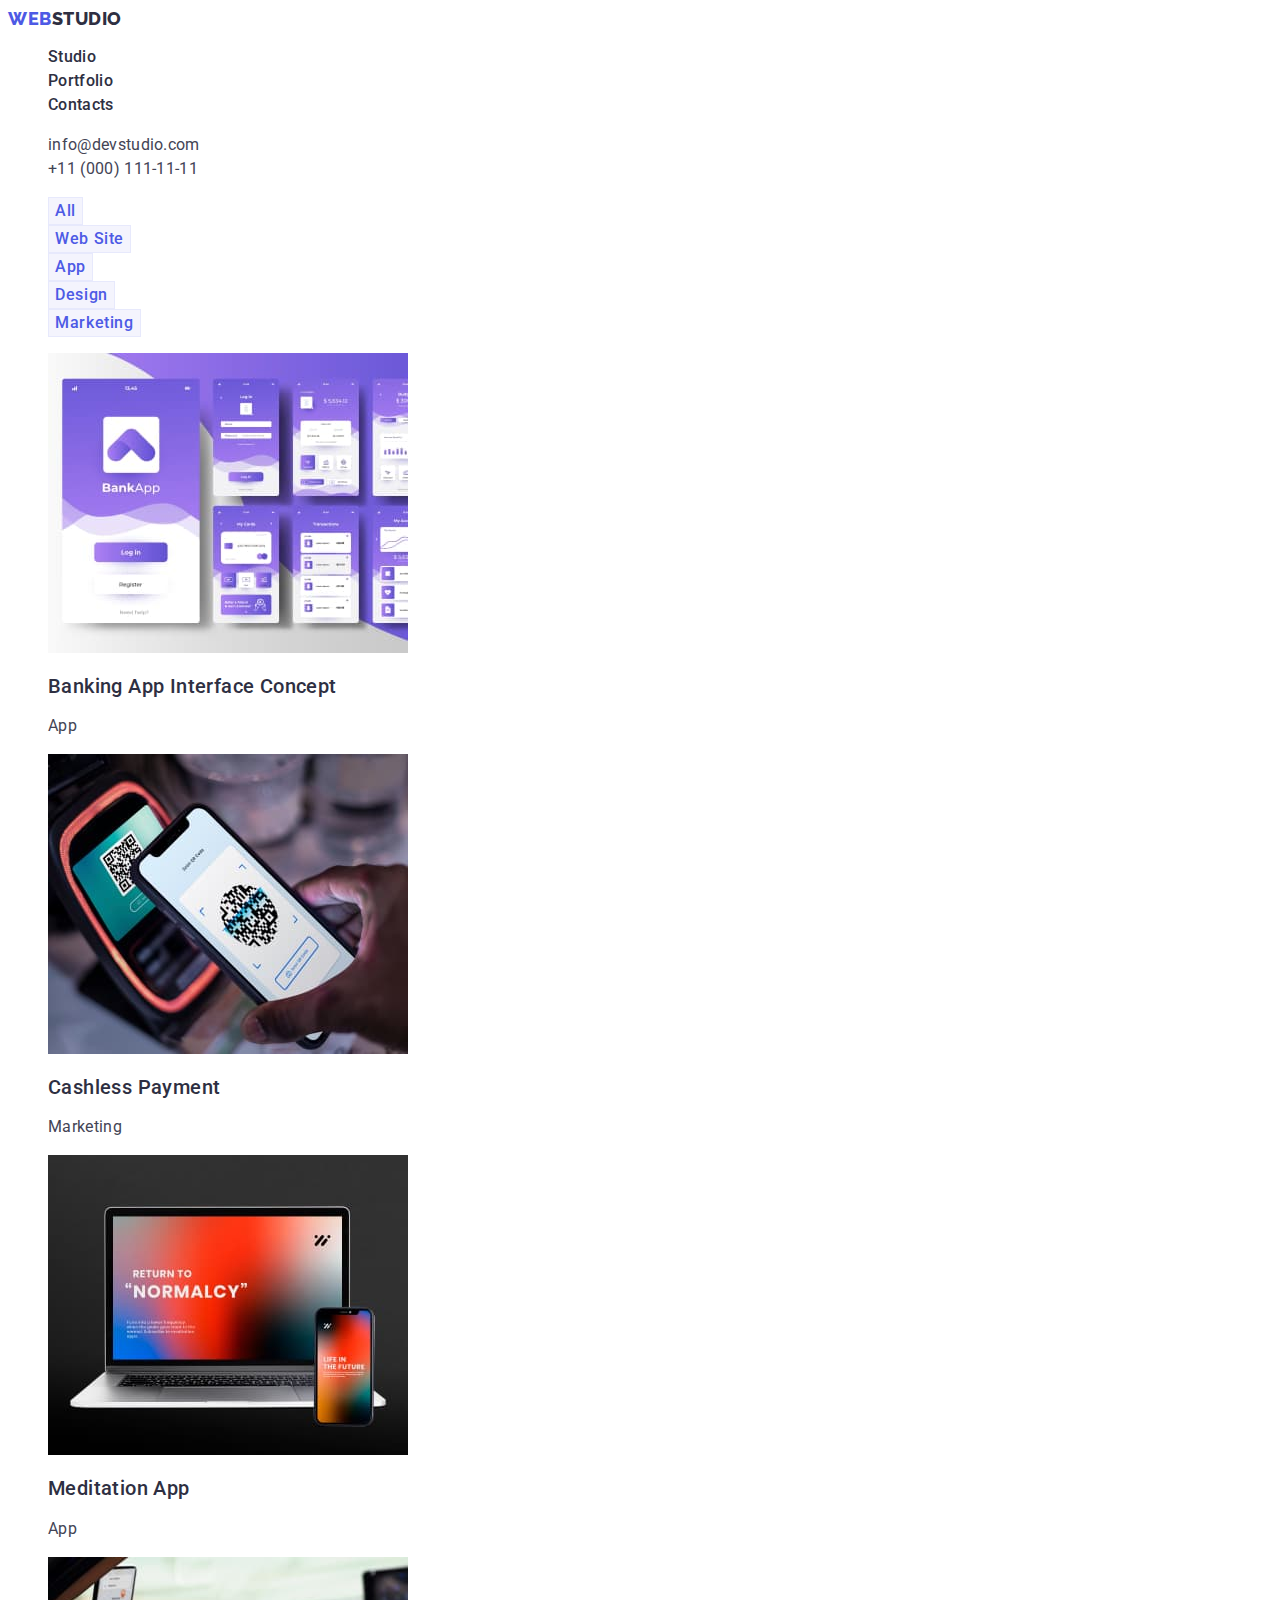
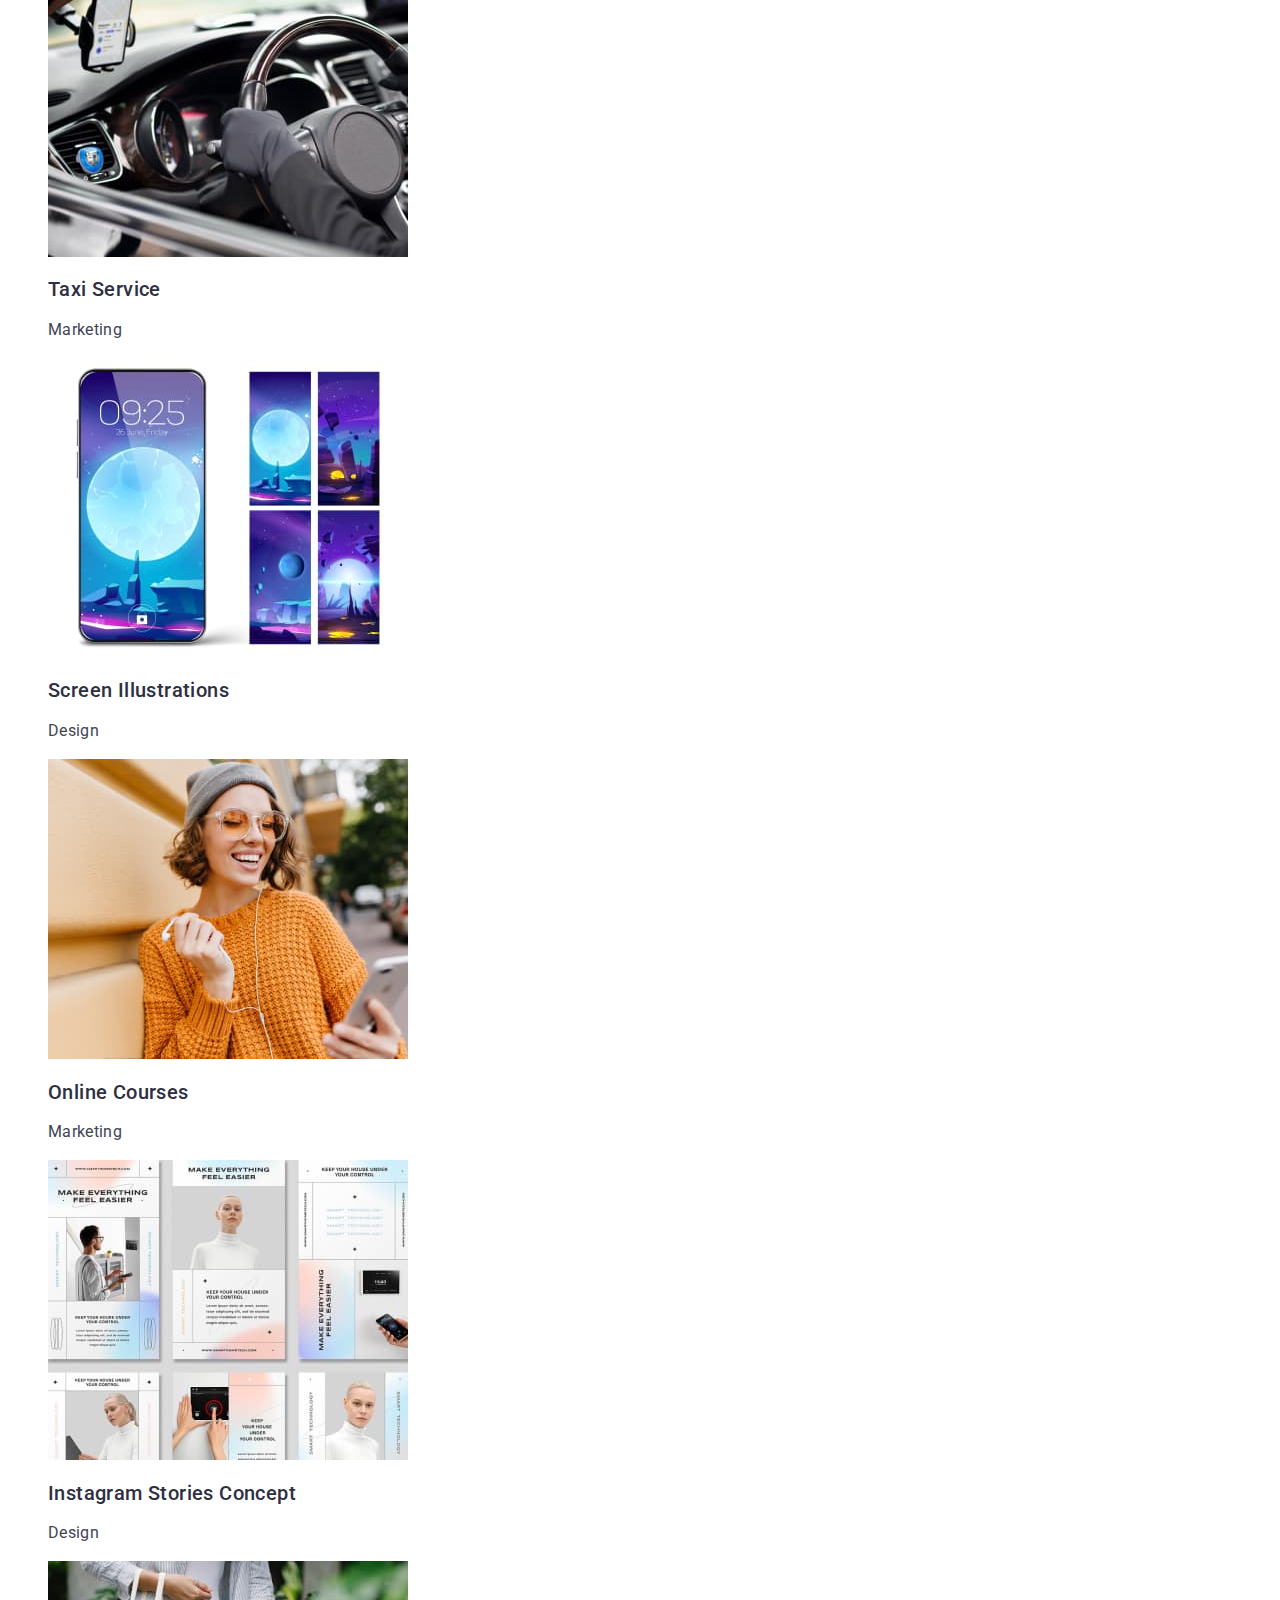
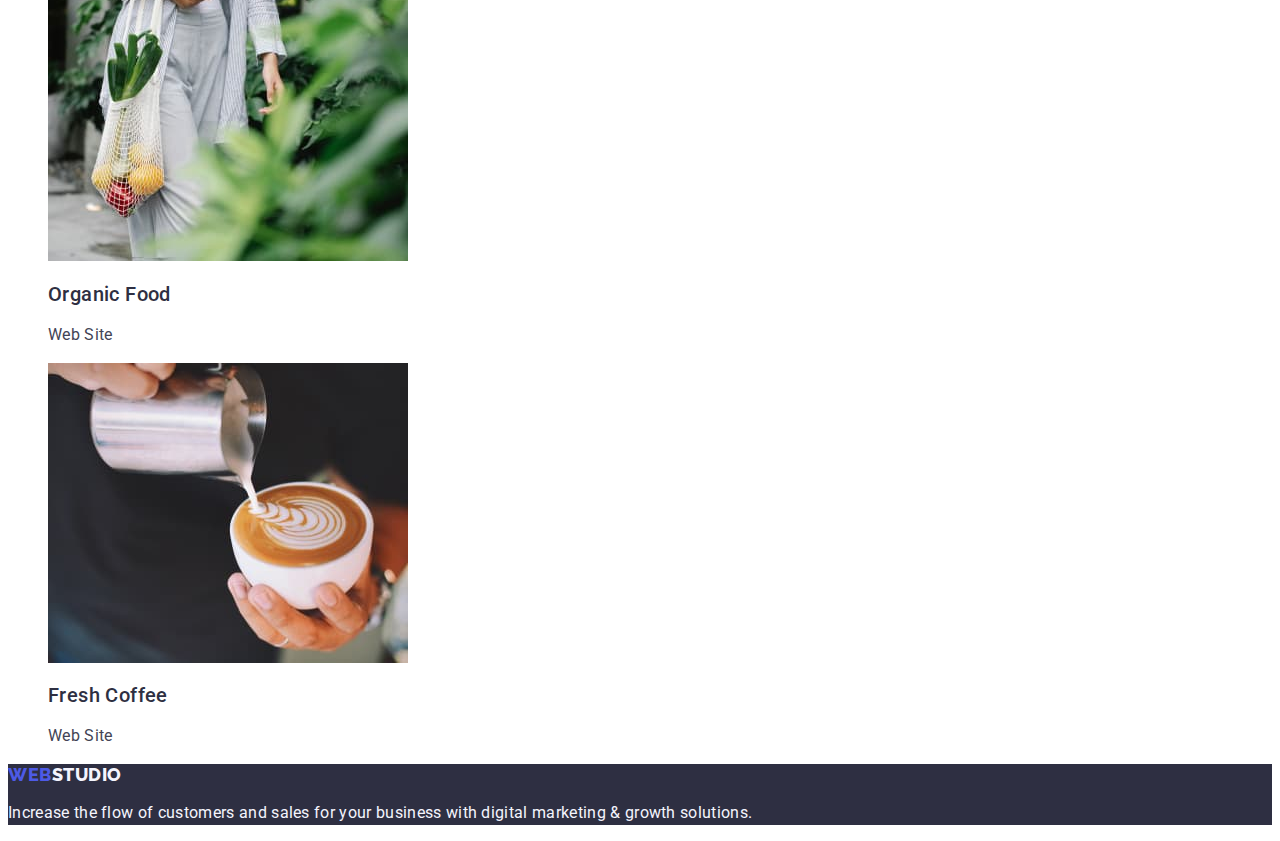
==== portfolio.html @ 7b1e6fa2 "Initial commit" ====
<!DOCTYPE html>
<html lang="en">
  <head>
    <meta charset="UTF-8" />
    <meta http-equiv="X-UA-Compatible" content="IE=edge" />
    <meta name="viewport" content="width=device-width, initial-scale=1.0" />
    <meta name="description" content="" />
    <title>Portfolio</title>
    <link rel="preconnect" href="https://fonts.googleapis.com" />
    <link rel="preconnect" href="https://fonts.gstatic.com" crossorigin />
    <link
      href="https://fonts.googleapis.com/css2?family=Raleway:wght@800&family=Roboto:wght@400;500;700;900&display=swap"
      rel="stylesheet"
    />
    <!--Custome styles-->
    <link rel="stylesheet" href="./css/styles.css" />
  </head>
  <body>
    <!-- Header section  -->
    <header class="header">
      <nav class="header-nav">
        <a class="link logo" href="./index.html"
          >Web<span class="logo-dark">Studio</span>
        </a>
        <ul class="header list">
          <li class="header-item">
            <a class="header-link link" href="./index.html">Studio</a>
          </li>
          <li class="header-item">
            <a class="header-link link" href="./portfolio.html">Portfolio</a>
          </li>
          <li class="header-item">
            <a class="header-link link" href="">Contacts</a>
          </li>
        </ul>
      </nav>
      <address class="address">
        <ul class="address-list list">
          <li>
            <a class="address-link link" href="mailto:info@devstudio.com"
              >info@devstudio.com</a
            >
          </li>
          <li>
            <a class="address-link link" href="tel:+110001111111"
              >+11 (000) 111-11-11</a
            >
          </li>
        </ul>
      </address>
    </header>
    <main>
      <!--Main section-->
      <section>
        <h1 hidden>Portfolio</h1>
        <ul class="portfolio list">
          <li class="porfolio-item">
            <button class="portfolio-btn" type="button">All</button>
          </li>
          <li class="porfolio-item">
            <button class="portfolio-btn" type="button">Web Site</button>
          </li>
          <li class="porfolio-item">
            <button class="portfolio-btn" type="button">App</button>
          </li>
          <li class="porfolio-item">
            <button class="portfolio-btn" type="button">Design</button>
          </li>
          <li class="porfolio-item">
            <button class="portfolio-btn" type="button">Marketing</button>
          </li>
        </ul>
        <ul class="portfolio-main list">
          <li class="portfolio-main-item">
            <a class="portfolio-main link" href=""
              ><img
                src="./images/porfolio/img-1.jpg"
                alt="Banking App"
                width="360"
                height="300"
              />
              <h2 class="portfolio-subtitle">Banking App Interface Concept</h2>
              <p class="portfolio-text">App</p>
            </a>
          </li>
          <li class="portfolio-main-item">
            <a class="portfolio-main link" href=""
              ><img
                src="./images/porfolio/img-2.jpg"
                alt="Cashless Payment"
                width="360"
                height="300"
              />
              <h2 class="portfolio-subtitle">Cashless Payment</h2>
              <p class="portfolio-text">Marketing</p>
            </a>
          </li>
          <li class="portfolio-main-item">
            <a class="portfolio-main link" href=""
              ><img
                src="./images/porfolio/img-3.jpg"
                alt="Meditation App"
                width="360"
                height="300"
              />
              <h2 class="portfolio-subtitle">Meditation App</h2>
              <p class="portfolio-text">App</p>
            </a>
          </li>
          <li class="portfolio-main-item">
            <a class="portfolio-main link" href=""
              ><img
                src="./images/porfolio/img-4.jpg"
                alt="Taxi Servise"
                width="360"
                height="300"
              />
              <h2 class="portfolio-subtitle">Taxi Service</h2>
              <p class="portfolio-text">Marketing</p>
            </a>
          </li>
          <li class="portfolio-main-item">
            <a class="portfolio-main link" href=""
              ><img
                src="./images/porfolio/img-5.jpg"
                alt="Screen Illustrations"
                width="360"
                height="300"
              />
              <h2 class="portfolio-subtitle">Screen Illustrations</h2>
              <p class="portfolio-text">Design</p>
            </a>
          </li>
          <li class="portfolio-main-item">
            <a class="portfolio-main link" href=""
              ><img
                src="./images/porfolio/img-6.jpg"
                alt="Online Courses"
                width="360"
                height="300"
              />
              <h2 class="portfolio-subtitle">Online Courses</h2>
              <p class="portfolio-text">Marketing</p>
            </a>
          </li>
          <li class="portfolio-main-item">
            <a class="portfolio-main link" href=""
              ><img
                src="./images/porfolio/img-7.jpg"
                alt="Instagram Stories Concept"
                width="360"
                height="300"
              />
              <h2 class="portfolio-subtitle">Instagram Stories Concept</h2>
              <p class="portfolio-text">Design</p>
            </a>
          </li>
          <li class="portfolio-main-item">
            <a class="portfolio-main link" href=""
              ><img
                src="./images/porfolio/img-8.jpg"
                alt="Organic Food"
                width="360"
                height="300"
              />
              <h2 class="portfolio-subtitle">Organic Food</h2>
              <p class="portfolio-text">Web Site</p>
            </a>
          </li>
          <li class="portfolio-main-item">
            <a class="portfolio-main link" href=""
              ><img
                src="./images/porfolio/img-9.jpg"
                alt="Fresh Coffee"
                width="360"
                height="300"
              />
              <h2 class="portfolio-subtitle">Fresh Coffee</h2>
              <p class="portfolio-text">Web Site</p>
            </a>
          </li>
        </ul>
      </section>
    </main>
    <!-- Footer section -->
    <footer class="footer">
      <a class="link logo" href="./index.html">
        Web<span class="logo-light">Studio</span>
      </a>
      <p class="footer-text">
        Increase the flow of customers and sales for your business with digital
        marketing & growth solutions.
      </p>
    </footer>
  </body>
</html>
---- css/styles.css ----
:root {
    /*Colors*/
    --main-dark-cl: #2E2F42;
    --main-dark-accent: #434455;
    --main-light-cl: #F4F4FD; 
    --accent-cl: #FFFFFF;
    --blue-accent-cl: #4D5AE5;
    --BLUE-accent-cl: #404BBF;
    --border-cl: #E7E9FC;
}

/* Common styles */
body {
    font-family: "Roboto", sans-serif;
    font-size: 16px;
    color: var(--main-dark-accent);
    background-color: var(--accent-cl);
}

ul, 
ol {
    list-style-type: none;
}
.link, 
a {
    text-decoration: none;
}
.btn,
button {
    font-family: inherit;
    cursor: pointer;
}

/* Base styles */
.section {}

.title {
}
.title-accent {
}
.subtitle {
    font-weight: 500;
    font-size: 20px;
    line-height: 1.2;
    letter-spacing: 0.02em;
    color: var(--main-dark-cl);
}
.title {
    font-weight: 700;
    font-size: 36px;
    line-height: 1.11;
    letter-spacing: 0.02em;
    text-transform: capitalize;
    text-align: center;
    color: var(--main-dark-cl);
}
    /* Logo styles */
.logo {
    font-family: 'Raleway', sans-serif;
    font-weight: 800;
    font-size: 18px;
    line-height: 1.17;
    letter-spacing: 0.03em;
    text-transform: uppercase;
    color: var(--blue-accent-cl);
}        
.logo-dark {
    color: var(--main-dark-cl);
}
.logo-light {
    color: var(--main-light-cl);
}
    /* Header styles */
.header {
    letter-spacing: 0.02em;
    color: var(--main-dark-cl);
}
.link {
    text-decoration: none;
}    
    
.header-logo {}
    
.web {}
    
.studio {}
    
.header-list {
    list-style: none;
}
      
.header-link { 
    font-weight: 500;
    font-size: 16px;
    line-height: 1.5;
    letter-spacing: 0.02em;
    color: var(--main-dark-cl);
}
.header-link:hover,
.header-link:focus {
    color: var(--BLUE-accent-cl);
}
    
.address {
    font-style: normal;
}
        
.tel {}
    
.mail {}
        
.address-link {
    letter-spacing: 0.02em;
    line-height: 1.5;
    color: var(--main-dark-accent);
}
.address-link:hover,
.address-link:focus {
    color: var(--BLUE-accent-cl);
}
.address {list-style: none;
}
/* Main styles */

/* Hero section styles*/
.section {}

.hero {
    background-color: var(--main-dark-cl);
}

.hero-title {
    font-weight: 700;
    font-size: 56px;
    line-height: 1.07;
    letter-spacing: 0.02em;
    text-align: center;
    color: var(--accent-cl);
}

.hero-btn {
    font-weight: 500;
    font-size: 16px;
    line-height: 1.5;
    color: var(--accent-cl);
    background-color: var(--blue-accent-cl);
    letter-spacing: 0.04em;
}
.hero-btn:hover,
.hero-btn:focus {
    background-color: var(--BLUE-accent-cl);
}

/* Advantages section*/
.section {}

.advantages {}

.section-advantages-list {}

.section-advantages-item {}

.section-advantages-subtitle {}

.section-advantages-text {
    line-height: 1.5;
    letter-spacing: 0.02em;
}

/*What are we doing section*/
.section {}

.doing {}

.section-doing-title {}

.section-doing-list {}

.section-doing-item {}

.section-doing-img {}

/*Our team section*/
.section {}

.team { 
    background-color: var(--main-light-cl) ;
}

.section-team-title {}

.section-team-list {}

.section-team-item {
    background: var(--accent-cl);
}

.section-team-img {}

.section-team-subtitle {}

.section-team-text {
    line-height: 1.5;
    letter-spacing: 0.02em;
}

/*Footer section*/
.footer {
    background: var(--main-dark-cl);
    color: var(--main-light-cl);
}
.footer-text {
    line-height: 1.5;
    letter-spacing: 0.02em;
}

/*Portfolio*/
.portfolio-btn {
    color: var(--blue-accent-cl);
    background-color: var(--main-light-cl);
    border: 1px solid var(--border-cl);
    font-weight: 500;
    font-size: 16px;
    line-height: 1.5;
    letter-spacing: 0.04em;
}
.portfolio-btn:hover,
.portfolio-btn:focus {
    color: var(--accent-cl);
    background-color: var(--BLUE-accent-cl);
}
.portfolio-text {
    color: var(--main-dark-accent);
font-size: 16px;
line-height: 1.5;
letter-spacing: 0.02em;

}
.portfolio-main-item {

}
.portfolio-main {
    list-style: none;
}
.portfolio-subtitle {
    font-weight: 500;
    font-size: 20px;
    line-height: 1.2;
    letter-spacing: 0.02em;
    color: var(--main-dark-cl);
}
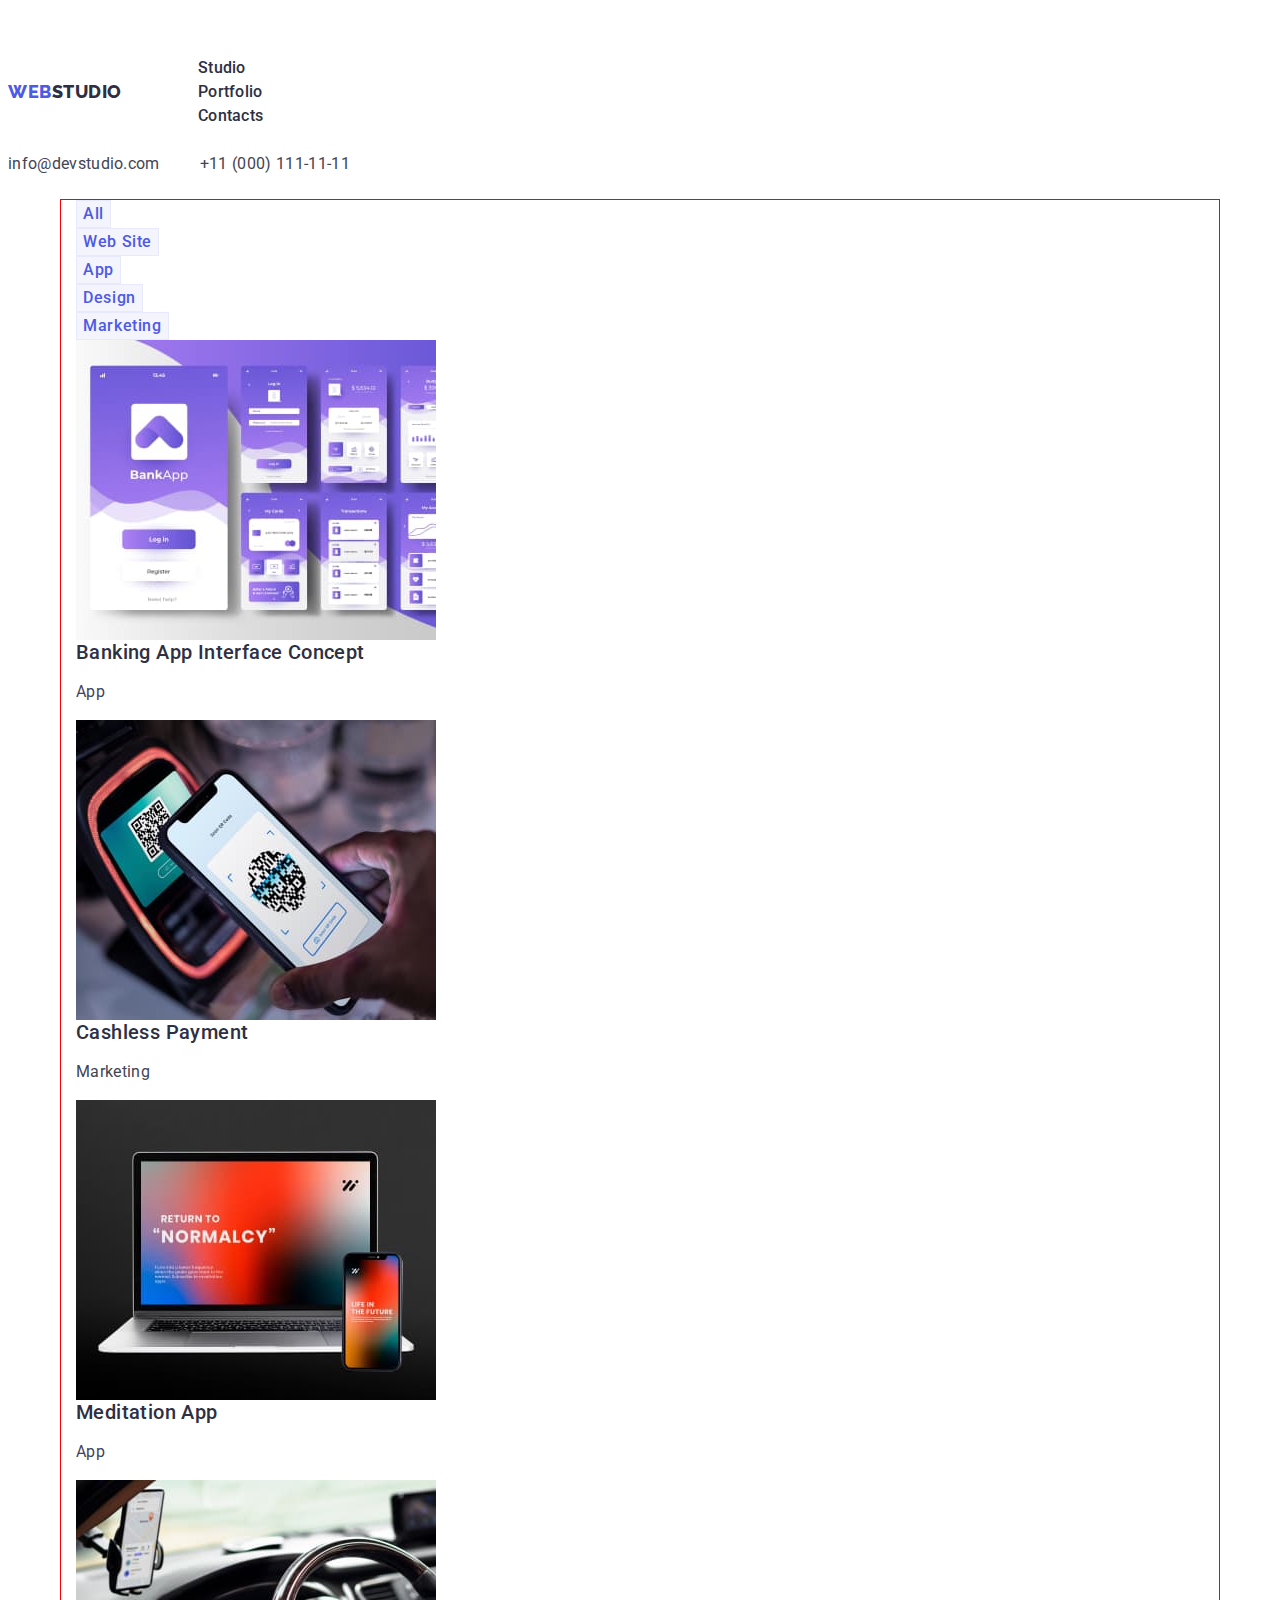
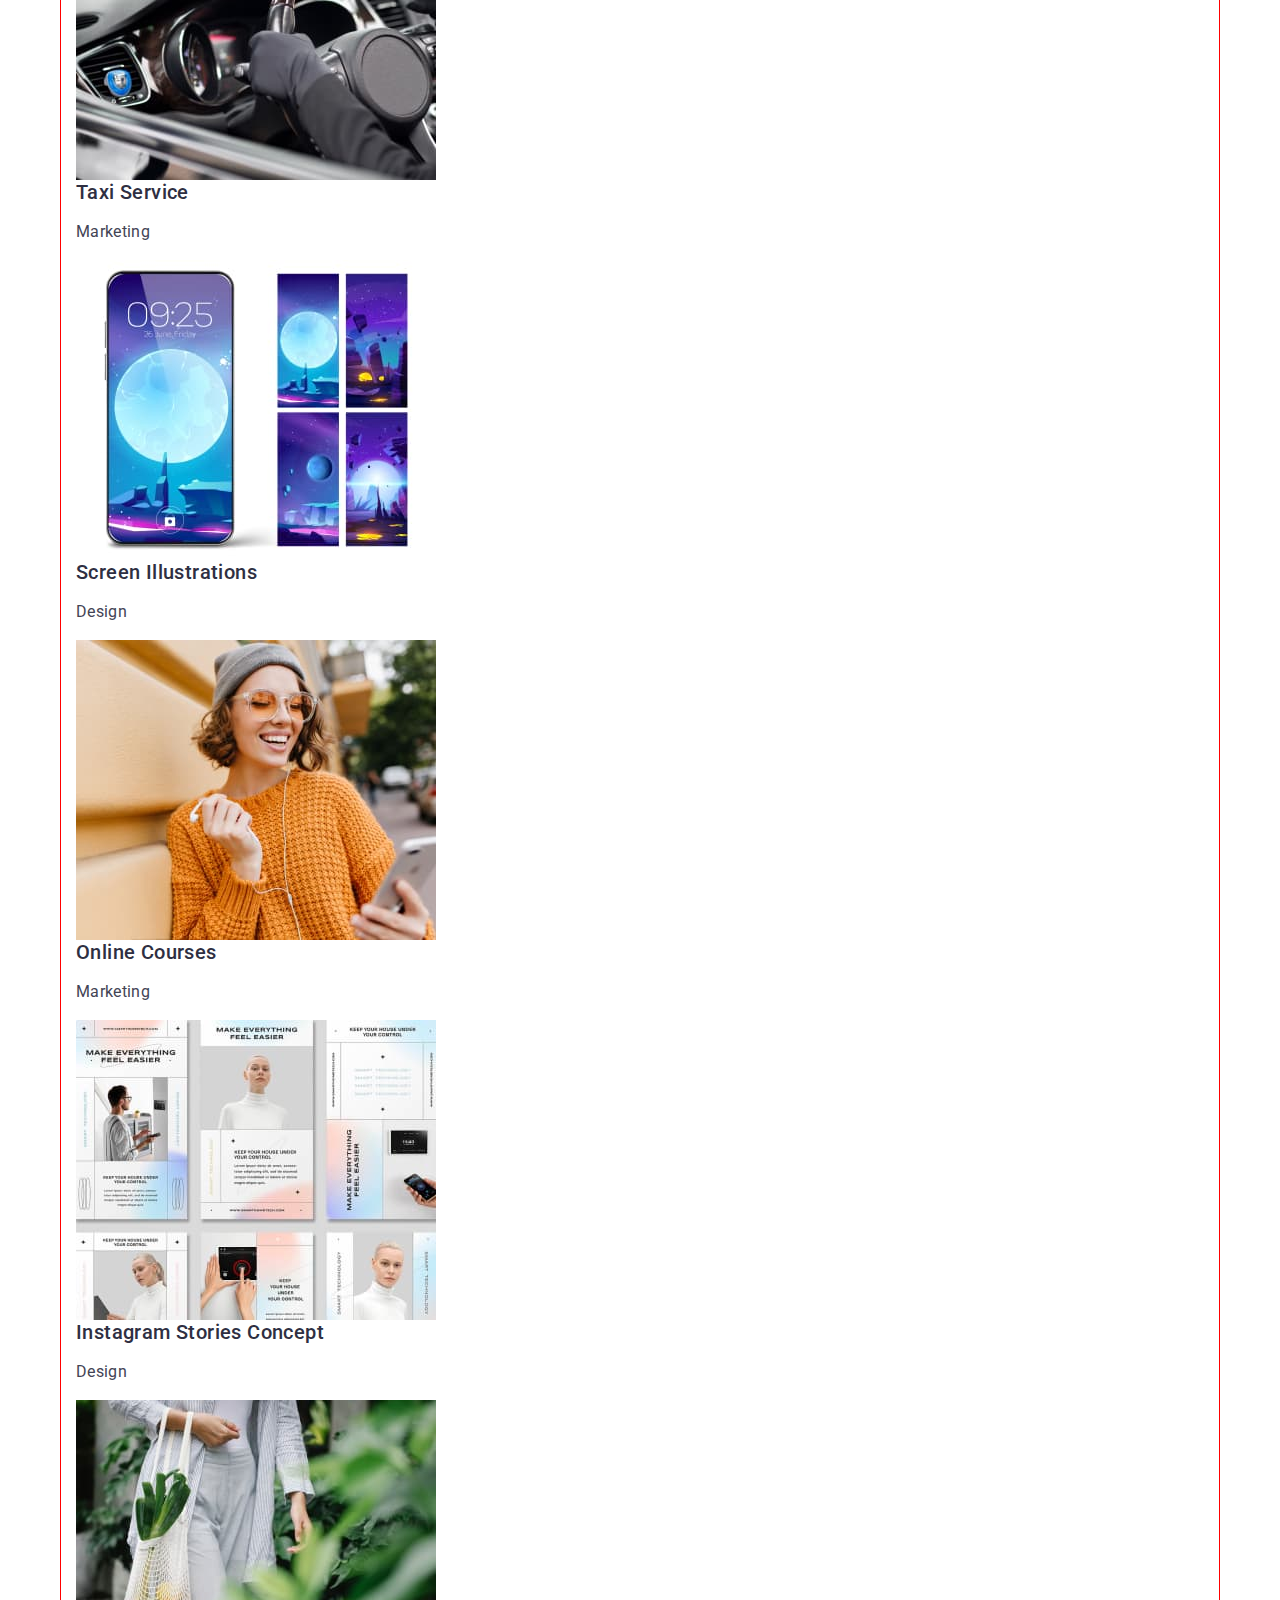
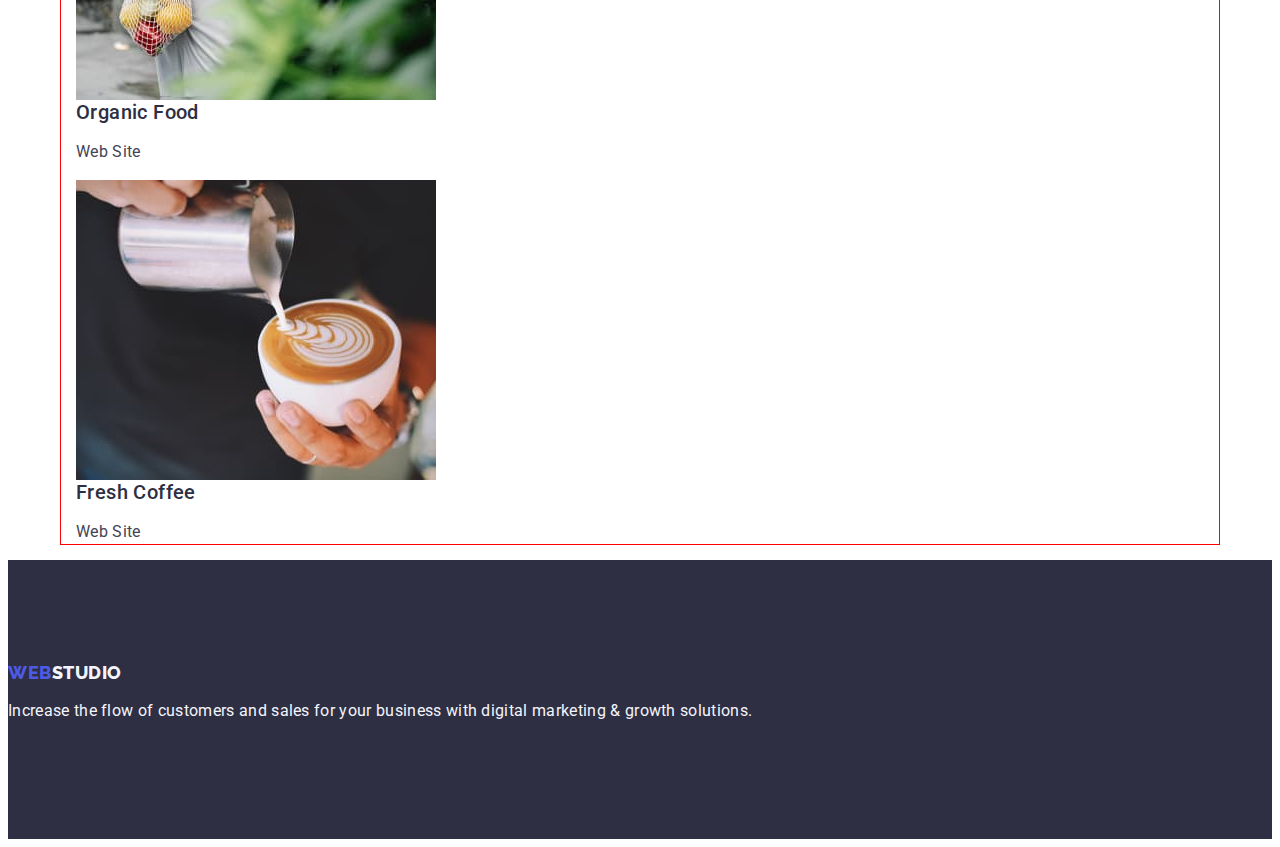
==== commit 1aa41e59: "container" ====
--- a/portfolio.html
+++ b/portfolio.html
@@ -51,135 +51,139 @@
     </header>
     <main>
       <!--Main section-->
-      <section>
-        <h1 hidden>Portfolio</h1>
-        <ul class="portfolio list">
-          <li class="porfolio-item">
-            <button class="portfolio-btn" type="button">All</button>
-          </li>
-          <li class="porfolio-item">
-            <button class="portfolio-btn" type="button">Web Site</button>
-          </li>
-          <li class="porfolio-item">
-            <button class="portfolio-btn" type="button">App</button>
-          </li>
-          <li class="porfolio-item">
-            <button class="portfolio-btn" type="button">Design</button>
-          </li>
-          <li class="porfolio-item">
-            <button class="portfolio-btn" type="button">Marketing</button>
-          </li>
-        </ul>
-        <ul class="portfolio-main list">
-          <li class="portfolio-main-item">
-            <a class="portfolio-main link" href=""
-              ><img
-                src="./images/porfolio/img-1.jpg"
-                alt="Banking App"
-                width="360"
-                height="300"
-              />
-              <h2 class="portfolio-subtitle">Banking App Interface Concept</h2>
-              <p class="portfolio-text">App</p>
-            </a>
-          </li>
-          <li class="portfolio-main-item">
-            <a class="portfolio-main link" href=""
-              ><img
-                src="./images/porfolio/img-2.jpg"
-                alt="Cashless Payment"
-                width="360"
-                height="300"
-              />
-              <h2 class="portfolio-subtitle">Cashless Payment</h2>
-              <p class="portfolio-text">Marketing</p>
-            </a>
-          </li>
-          <li class="portfolio-main-item">
-            <a class="portfolio-main link" href=""
-              ><img
-                src="./images/porfolio/img-3.jpg"
-                alt="Meditation App"
-                width="360"
-                height="300"
-              />
-              <h2 class="portfolio-subtitle">Meditation App</h2>
-              <p class="portfolio-text">App</p>
-            </a>
-          </li>
-          <li class="portfolio-main-item">
-            <a class="portfolio-main link" href=""
-              ><img
-                src="./images/porfolio/img-4.jpg"
-                alt="Taxi Servise"
-                width="360"
-                height="300"
-              />
-              <h2 class="portfolio-subtitle">Taxi Service</h2>
-              <p class="portfolio-text">Marketing</p>
-            </a>
-          </li>
-          <li class="portfolio-main-item">
-            <a class="portfolio-main link" href=""
-              ><img
-                src="./images/porfolio/img-5.jpg"
-                alt="Screen Illustrations"
-                width="360"
-                height="300"
-              />
-              <h2 class="portfolio-subtitle">Screen Illustrations</h2>
-              <p class="portfolio-text">Design</p>
-            </a>
-          </li>
-          <li class="portfolio-main-item">
-            <a class="portfolio-main link" href=""
-              ><img
-                src="./images/porfolio/img-6.jpg"
-                alt="Online Courses"
-                width="360"
-                height="300"
-              />
-              <h2 class="portfolio-subtitle">Online Courses</h2>
-              <p class="portfolio-text">Marketing</p>
-            </a>
-          </li>
-          <li class="portfolio-main-item">
-            <a class="portfolio-main link" href=""
-              ><img
-                src="./images/porfolio/img-7.jpg"
-                alt="Instagram Stories Concept"
-                width="360"
-                height="300"
-              />
-              <h2 class="portfolio-subtitle">Instagram Stories Concept</h2>
-              <p class="portfolio-text">Design</p>
-            </a>
-          </li>
-          <li class="portfolio-main-item">
-            <a class="portfolio-main link" href=""
-              ><img
-                src="./images/porfolio/img-8.jpg"
-                alt="Organic Food"
-                width="360"
-                height="300"
-              />
-              <h2 class="portfolio-subtitle">Organic Food</h2>
-              <p class="portfolio-text">Web Site</p>
-            </a>
-          </li>
-          <li class="portfolio-main-item">
-            <a class="portfolio-main link" href=""
-              ><img
-                src="./images/porfolio/img-9.jpg"
-                alt="Fresh Coffee"
-                width="360"
-                height="300"
-              />
-              <h2 class="portfolio-subtitle">Fresh Coffee</h2>
-              <p class="portfolio-text">Web Site</p>
-            </a>
-          </li>
-        </ul>
+      <section class="section portfolio">
+        <div class="container">
+          <h1 hidden>Portfolio</h1>
+          <ul class="portfolio list">
+            <li class="porfolio-item">
+              <button class="portfolio-btn" type="button">All</button>
+            </li>
+            <li class="porfolio-item">
+              <button class="portfolio-btn" type="button">Web Site</button>
+            </li>
+            <li class="porfolio-item">
+              <button class="portfolio-btn" type="button">App</button>
+            </li>
+            <li class="porfolio-item">
+              <button class="portfolio-btn" type="button">Design</button>
+            </li>
+            <li class="porfolio-item">
+              <button class="portfolio-btn" type="button">Marketing</button>
+            </li>
+          </ul>
+          <ul class="portfolio-main list">
+            <li class="portfolio-main-item">
+              <a class="portfolio-main link" href=""
+                ><img
+                  src="./images/porfolio/img-1.jpg"
+                  alt="Banking App"
+                  width="360"
+                  height="300"
+                />
+                <h2 class="portfolio-subtitle">
+                  Banking App Interface Concept
+                </h2>
+                <p class="portfolio-text">App</p>
+              </a>
+            </li>
+            <li class="portfolio-main-item">
+              <a class="portfolio-main link" href=""
+                ><img
+                  src="./images/porfolio/img-2.jpg"
+                  alt="Cashless Payment"
+                  width="360"
+                  height="300"
+                />
+                <h2 class="portfolio-subtitle">Cashless Payment</h2>
+                <p class="portfolio-text">Marketing</p>
+              </a>
+            </li>
+            <li class="portfolio-main-item">
+              <a class="portfolio-main link" href=""
+                ><img
+                  src="./images/porfolio/img-3.jpg"
+                  alt="Meditation App"
+                  width="360"
+                  height="300"
+                />
+                <h2 class="portfolio-subtitle">Meditation App</h2>
+                <p class="portfolio-text">App</p>
+              </a>
+            </li>
+            <li class="portfolio-main-item">
+              <a class="portfolio-main link" href=""
+                ><img
+                  src="./images/porfolio/img-4.jpg"
+                  alt="Taxi Servise"
+                  width="360"
+                  height="300"
+                />
+                <h2 class="portfolio-subtitle">Taxi Service</h2>
+                <p class="portfolio-text">Marketing</p>
+              </a>
+            </li>
+            <li class="portfolio-main-item">
+              <a class="portfolio-main link" href=""
+                ><img
+                  src="./images/porfolio/img-5.jpg"
+                  alt="Screen Illustrations"
+                  width="360"
+                  height="300"
+                />
+                <h2 class="portfolio-subtitle">Screen Illustrations</h2>
+                <p class="portfolio-text">Design</p>
+              </a>
+            </li>
+            <li class="portfolio-main-item">
+              <a class="portfolio-main link" href=""
+                ><img
+                  src="./images/porfolio/img-6.jpg"
+                  alt="Online Courses"
+                  width="360"
+                  height="300"
+                />
+                <h2 class="portfolio-subtitle">Online Courses</h2>
+                <p class="portfolio-text">Marketing</p>
+              </a>
+            </li>
+            <li class="portfolio-main-item">
+              <a class="portfolio-main link" href=""
+                ><img
+                  src="./images/porfolio/img-7.jpg"
+                  alt="Instagram Stories Concept"
+                  width="360"
+                  height="300"
+                />
+                <h2 class="portfolio-subtitle">Instagram Stories Concept</h2>
+                <p class="portfolio-text">Design</p>
+              </a>
+            </li>
+            <li class="portfolio-main-item">
+              <a class="portfolio-main link" href=""
+                ><img
+                  src="./images/porfolio/img-8.jpg"
+                  alt="Organic Food"
+                  width="360"
+                  height="300"
+                />
+                <h2 class="portfolio-subtitle">Organic Food</h2>
+                <p class="portfolio-text">Web Site</p>
+              </a>
+            </li>
+            <li class="portfolio-main-item">
+              <a class="portfolio-main link" href=""
+                ><img
+                  src="./images/porfolio/img-9.jpg"
+                  alt="Fresh Coffee"
+                  width="360"
+                  height="300"
+                />
+                <h2 class="portfolio-subtitle">Fresh Coffee</h2>
+                <p class="portfolio-text">Web Site</p>
+              </a>
+            </li>
+          </ul>
+        </div>
       </section>
     </main>
     <!-- Footer section -->
--- a/css/styles.css
+++ b/css/styles.css
@@ -8,7 +8,11 @@
     --BLUE-accent-cl: #404BBF;
     --border-cl: #E7E9FC;
 }
-
+*,
+*::before,
+*::after {
+    box-sizing: border-box;
+}
 /* Common styles */
 body {
     font-family: "Roboto", sans-serif;
@@ -16,11 +20,21 @@
     color: var(--main-dark-accent);
     background-color: var(--accent-cl);
 }
-
+img {
+    display: block;
+    max-width: 100%;
+}
+/*Reserts*/
 ul, 
 ol {
     list-style-type: none;
-}
+    padding: 0;
+    margin: 0;
+}
+h1, h2, h3, h4, h5 p {
+margin: 0;
+}
+
 .link, 
 a {
     text-decoration: none;
@@ -53,6 +67,14 @@
     text-transform: capitalize;
     text-align: center;
     color: var(--main-dark-cl);
+}
+.container {
+    width: 1158px;
+    margin-left: auto;
+    margin-right: auto;
+    padding-left: 15px;
+    padding-right: 15px;
+    outline: 1px solid red;
 }
     /* Logo styles */
 .logo {
@@ -74,11 +96,25 @@
 .header {
     letter-spacing: 0.02em;
     color: var(--main-dark-cl);
+    padding-top: 24px;
+    padding-bottom: 24px;
+}
+.header-container {
+    display: flex;
+    align-items: center;
+    justify-content: space-between;
+}
+.header-nav {
+    display: flex;
+    align-items: center;
 }
 .link {
     text-decoration: none;
 }    
-    
+.header-nav .logo {
+    margin-right: 76px;
+}
+
 .header-logo {}
     
 .web {}
@@ -87,6 +123,9 @@
     
 .header-list {
     list-style: none;
+    display: flex;
+    align-items: center;
+    gap: 40px;
 }
       
 .header-link { 
@@ -104,7 +143,11 @@
 .address {
     font-style: normal;
 }
-        
+.address-list {
+    display: flex;
+    align-items: center;
+    gap: 40px;
+}       
 .tel {}
     
 .mail {}
@@ -127,6 +170,8 @@
 
 .hero {
     background-color: var(--main-dark-cl);
+    padding-top: 188px;
+    padding-bottom: 188px;
 }
 
 .hero-title {
@@ -154,7 +199,10 @@
 /* Advantages section*/
 .section {}
 
-.advantages {}
+.advantages {
+    padding-top: 120px;
+    padding-top: 60px;
+}
 
 .section-advantages-list {}
 
@@ -170,7 +218,10 @@
 /*What are we doing section*/
 .section {}
 
-.doing {}
+.doing {
+padding-top: 60px;
+padding-bottom: 120px;
+}
 
 .section-doing-title {}
 
@@ -185,6 +236,8 @@
 
 .team { 
     background-color: var(--main-light-cl) ;
+    padding-top: 120px;
+    padding-left: 120px;
 }
 
 .section-team-title {}
@@ -208,6 +261,8 @@
 .footer {
     background: var(--main-dark-cl);
     color: var(--main-light-cl);
+    padding-top: 101.5px ;
+    padding-bottom: 100px;
 }
 .footer-text {
     line-height: 1.5;
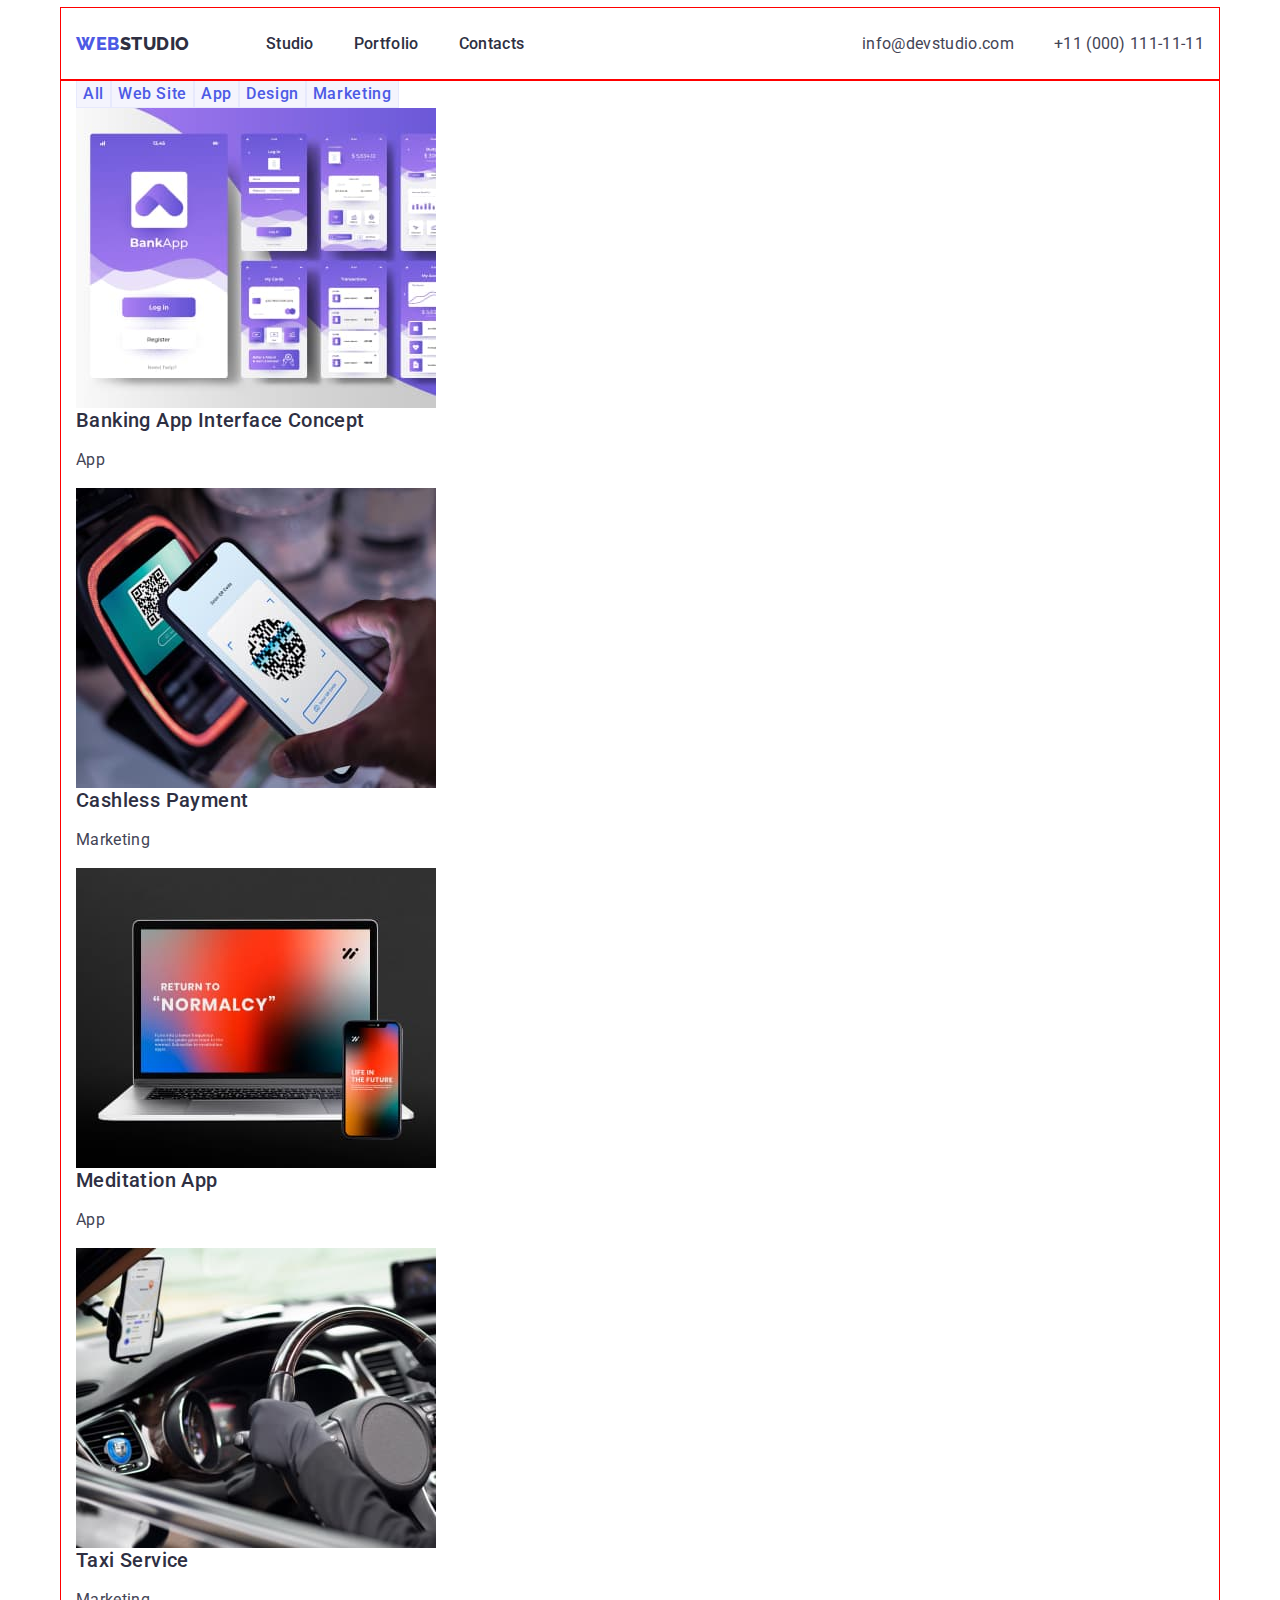
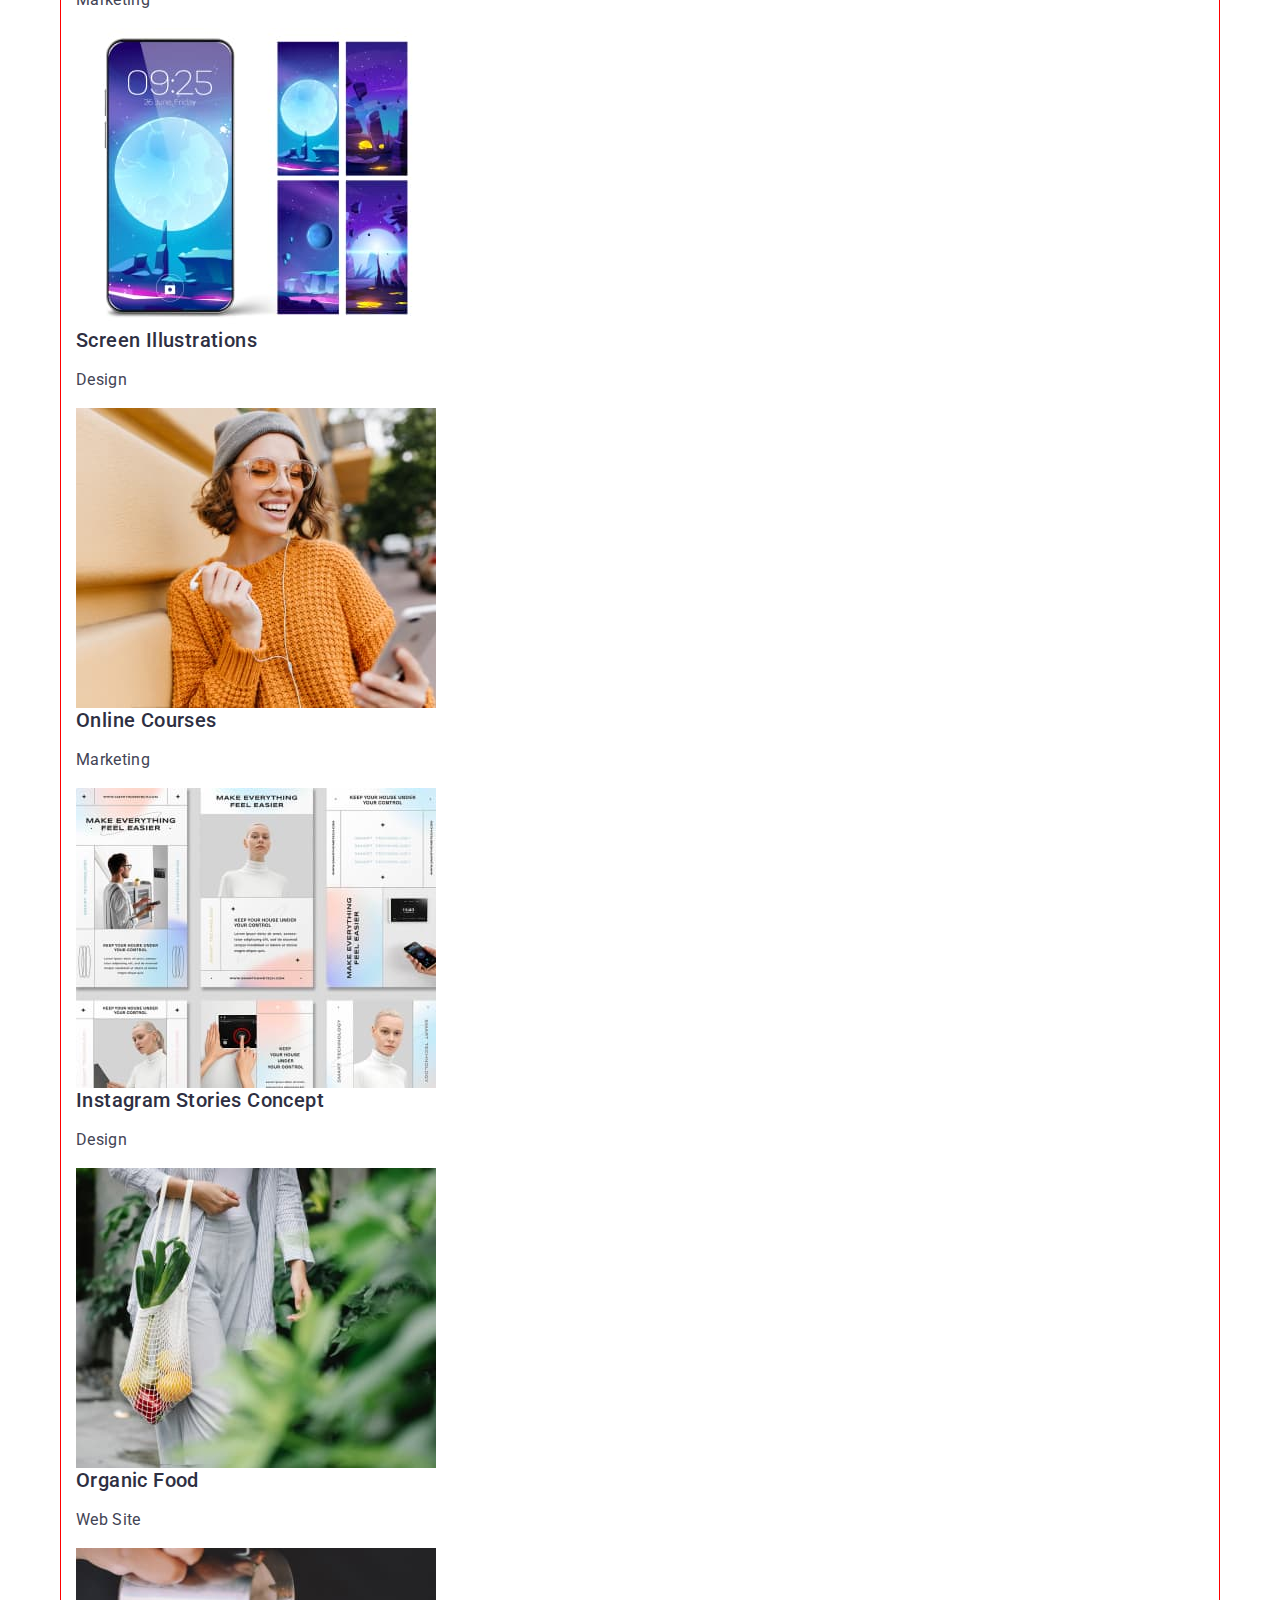
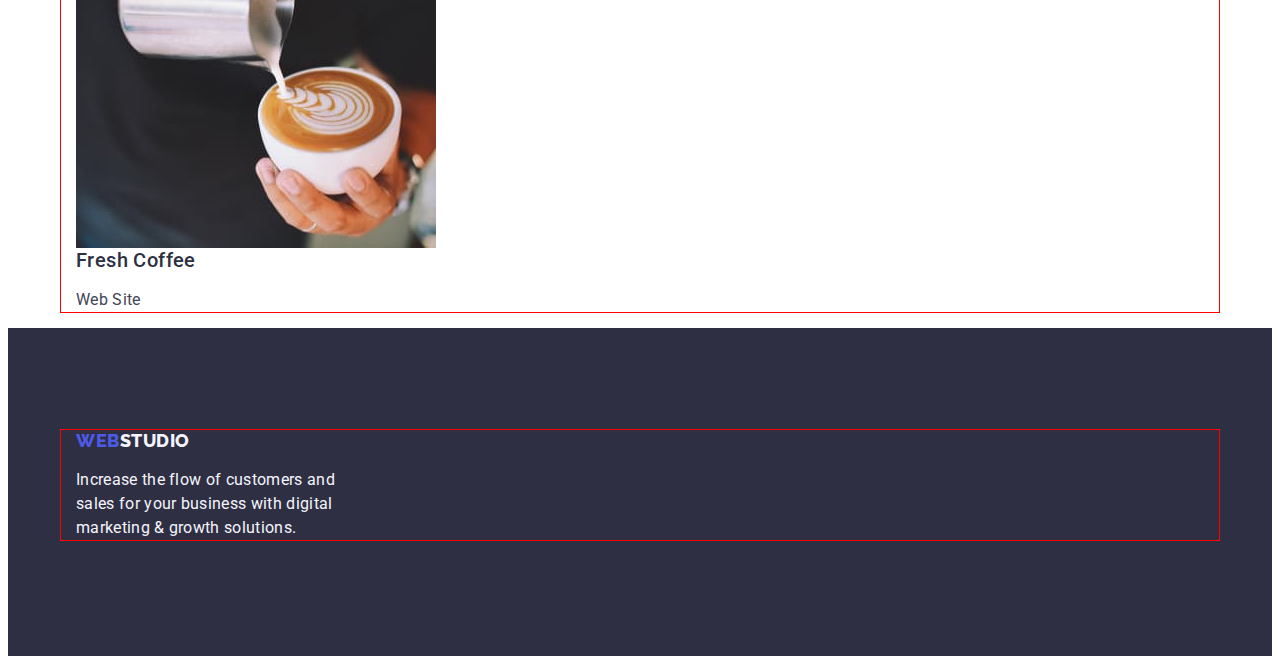
==== commit e23fdbdc: "portfolio" ====
--- a/portfolio.html
+++ b/portfolio.html
@@ -12,49 +12,56 @@
       href="https://fonts.googleapis.com/css2?family=Raleway:wght@800&family=Roboto:wght@400;500;700;900&display=swap"
       rel="stylesheet"
     />
+    <!--Normalize-->
+    <link
+      rel="stylesheet"
+      href="node_modules/modern-normalize/modern-normalize.css"
+    />
     <!--Custome styles-->
     <link rel="stylesheet" href="./css/styles.css" />
   </head>
   <body>
     <!-- Header section  -->
     <header class="header">
-      <nav class="header-nav">
-        <a class="link logo" href="./index.html"
-          >Web<span class="logo-dark">Studio</span>
-        </a>
-        <ul class="header list">
-          <li class="header-item">
-            <a class="header-link link" href="./index.html">Studio</a>
-          </li>
-          <li class="header-item">
-            <a class="header-link link" href="./portfolio.html">Portfolio</a>
-          </li>
-          <li class="header-item">
-            <a class="header-link link" href="">Contacts</a>
-          </li>
-        </ul>
-      </nav>
-      <address class="address">
-        <ul class="address-list list">
-          <li>
-            <a class="address-link link" href="mailto:info@devstudio.com"
-              >info@devstudio.com</a
-            >
-          </li>
-          <li>
-            <a class="address-link link" href="tel:+110001111111"
-              >+11 (000) 111-11-11</a
-            >
-          </li>
-        </ul>
-      </address>
+      <div class="header-container container">
+        <nav class="header-nav">
+          <a class="link logo" href="./index.html"
+            >Web<span class="logo-dark">Studio</span>
+          </a>
+          <ul class="header-list">
+            <li class="header-item">
+              <a class="header-link link" href="./index.html">Studio</a>
+            </li>
+            <li class="header-item">
+              <a class="header-link link" href="./portfolio.html">Portfolio</a>
+            </li>
+            <li class="header-item">
+              <a class="header-link link" href="">Contacts</a>
+            </li>
+          </ul>
+        </nav>
+        <address class="address">
+          <ul class="address-list list">
+            <li>
+              <a class="address-link link" href="mailto:info@devstudio.com"
+                >info@devstudio.com</a
+              >
+            </li>
+            <li>
+              <a class="address-link link" href="tel:+110001111111"
+                >+11 (000) 111-11-11</a
+              >
+            </li>
+          </ul>
+        </address>
+      </div>
     </header>
     <main>
       <!--Main section-->
       <section class="section portfolio">
         <div class="container">
           <h1 hidden>Portfolio</h1>
-          <ul class="portfolio list">
+          <ul class="portfolio-list list">
             <li class="porfolio-item">
               <button class="portfolio-btn" type="button">All</button>
             </li>
@@ -188,13 +195,15 @@
     </main>
     <!-- Footer section -->
     <footer class="footer">
-      <a class="link logo" href="./index.html">
-        Web<span class="logo-light">Studio</span>
-      </a>
-      <p class="footer-text">
-        Increase the flow of customers and sales for your business with digital
-        marketing & growth solutions.
-      </p>
+      <div class="container">
+        <a class="link logo" href="./index.html">
+          Web<span class="logo-light">Studio</span>
+        </a>
+        <p class="footer-text">
+          Increase the flow of customers and sales for your business with
+          digital marketing & growth solutions.
+        </p>
+      </div>
     </footer>
   </body>
 </html>
--- a/css/styles.css
+++ b/css/styles.css
@@ -23,6 +23,7 @@
 img {
     display: block;
     max-width: 100%;
+    height: auto;
 }
 /*Reserts*/
 ul, 
@@ -44,9 +45,11 @@
     font-family: inherit;
     cursor: pointer;
 }
-
+.
 /* Base styles */
-.section {}
+.section {
+
+}
 
 .title {
 }
@@ -67,6 +70,7 @@
     text-transform: capitalize;
     text-align: center;
     color: var(--main-dark-cl);
+    margin-bottom: 72px;
 }
 .container {
     width: 1158px;
@@ -96,13 +100,18 @@
 .header {
     letter-spacing: 0.02em;
     color: var(--main-dark-cl);
+}
+.header-container {
+    display: flex;
+    align-items: center;
+    justify-content: space-between;
+}
+.header-item {
     padding-top: 24px;
     padding-bottom: 24px;
 }
-.header-container {
-    display: flex;
-    align-items: center;
-    justify-content: space-between;
+.header-link {
+    
 }
 .header-nav {
     display: flex;
@@ -181,6 +190,9 @@
     letter-spacing: 0.02em;
     text-align: center;
     color: var(--accent-cl);
+    width: 496px;
+    padding-bottom: 48px;
+    margin: 0 auto;
 }
 
 .hero-btn {
@@ -190,6 +202,13 @@
     color: var(--accent-cl);
     background-color: var(--blue-accent-cl);
     letter-spacing: 0.04em;
+    min-width: 169px;
+    min-height: 56px;
+    display: flex;
+    margin: 0 auto;
+    box-shadow: 0px 4px 4px rgba(0, 0, 0, 0.15);
+    border-radius: 4px;
+    padding: 16px 32px;
 }
 .hero-btn:hover,
 .hero-btn:focus {
@@ -204,9 +223,21 @@
     padding-top: 60px;
 }
 
-.section-advantages-list {}
-
-.section-advantages-item {}
+.section-advantages {
+    display: flex;
+}
+.section-advantages-list {
+    display: flex;
+    width: 264px;
+    justify-content: space-between;
+    gap: 24px;
+}
+
+.section-advantages-item {
+    padding: 8px;
+    
+}
+    
 
 .section-advantages-subtitle {}
 
@@ -223,13 +254,18 @@
 padding-bottom: 120px;
 }
 
-.section-doing-title {}
-
-.section-doing-list {}
-
-.section-doing-item {}
+.section-doing-title {
+    margin-bottom: 72px;
+}
+
+.section-doing-list {
+    display: flex;
+    justify-content: space-between;
+}
 
 .section-doing-img {}
+
+
 
 /*Our team section*/
 .section {}
@@ -237,13 +273,18 @@
 .team { 
     background-color: var(--main-light-cl) ;
     padding-top: 120px;
-    padding-left: 120px;
 }
 
 .section-team-title {}
 
-.section-team-list {}
-
+.section-team-list {
+    display: flex;
+    margin-bottom: 120px;
+    justify-content: space-between;
+}
+.section-team-list .subtitle {
+
+}
 .section-team-item {
     background: var(--accent-cl);
 }
@@ -255,8 +296,11 @@
 .section-team-text {
     line-height: 1.5;
     letter-spacing: 0.02em;
-}
-
+    text-align: center;
+}
+.section-team-item .subtitle {
+    text-align: center;
+}
 /*Footer section*/
 .footer {
     background: var(--main-dark-cl);
@@ -267,6 +311,8 @@
 .footer-text {
     line-height: 1.5;
     letter-spacing: 0.02em;
+    width: 264px;
+    margin-top: 17.5px;
 }
 
 /*Portfolio*/
@@ -303,4 +349,9 @@
     line-height: 1.2;
     letter-spacing: 0.02em;
     color: var(--main-dark-cl);
+}
+.portfolio-list {
+    display: flex;
+    min-width: 586px;
+    
 }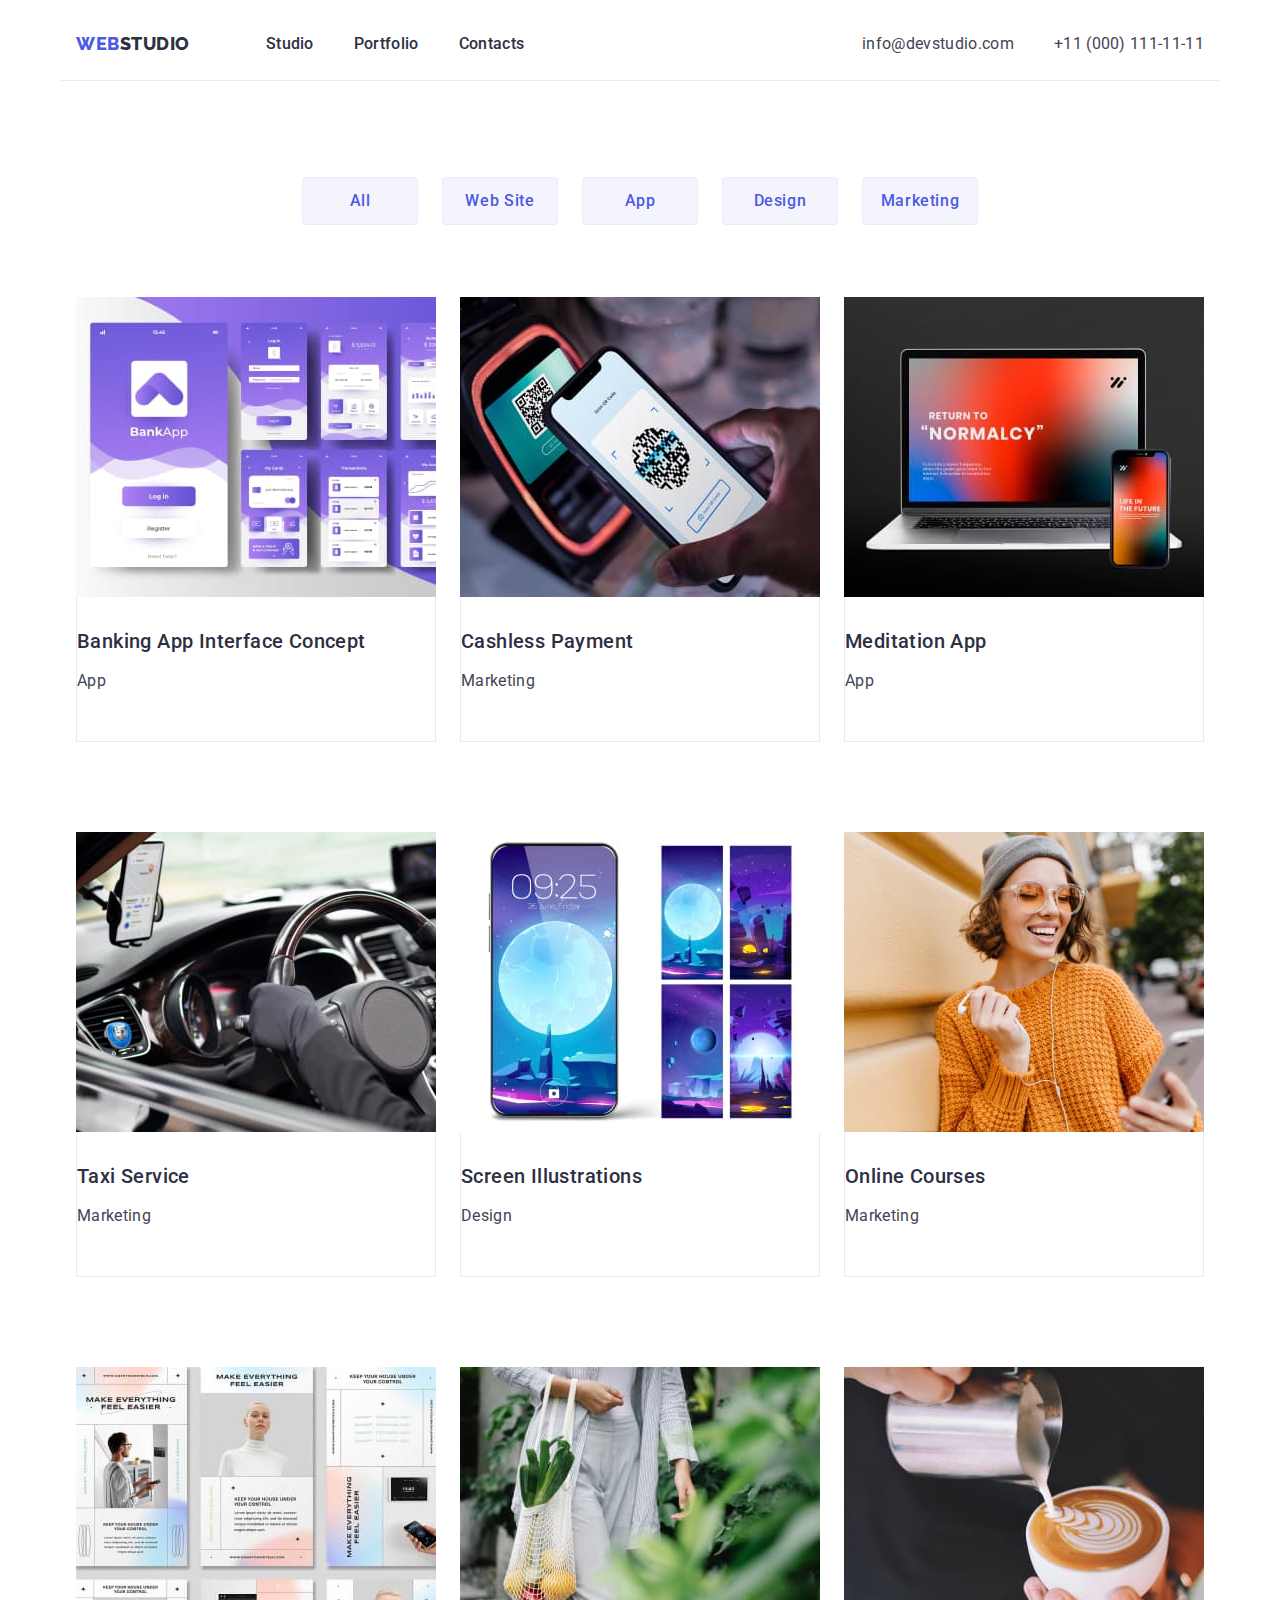
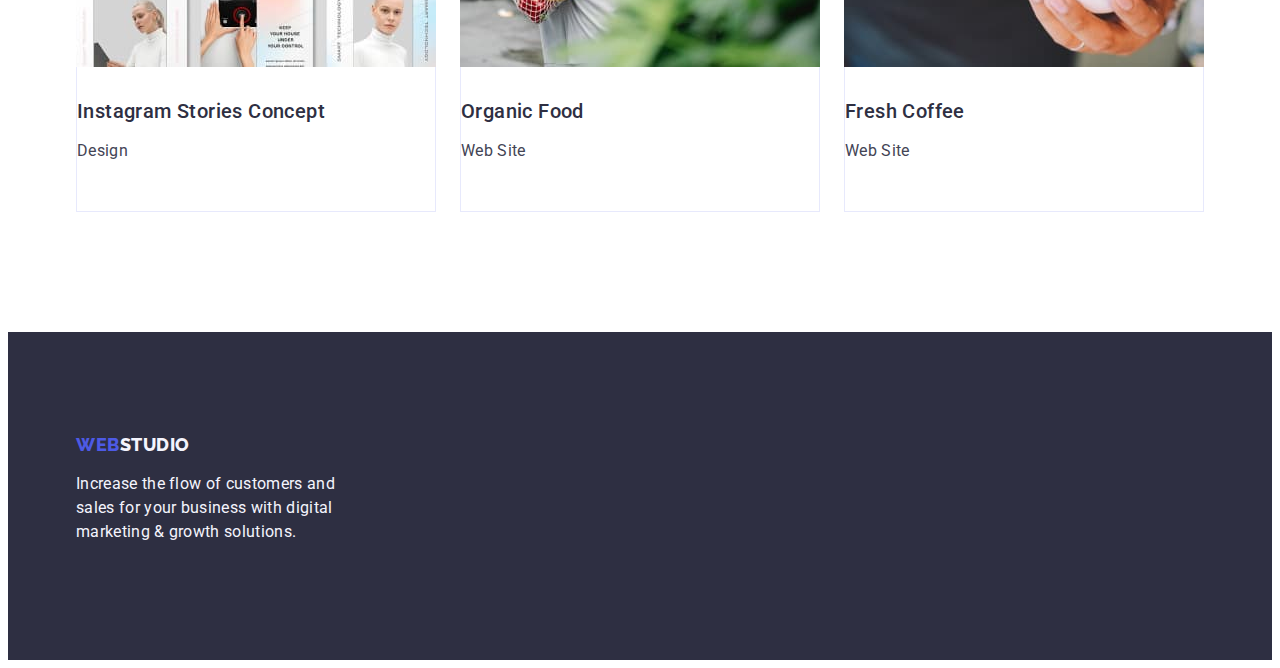
==== commit 34d7799a: "final" ====
--- a/portfolio.html
+++ b/portfolio.html
@@ -60,7 +60,7 @@
       <!--Main section-->
       <section class="section portfolio">
         <div class="container">
-          <h1 hidden>Portfolio</h1>
+          <h1 class="visually-hidden">Portfolio</h1>
           <ul class="portfolio-list list">
             <li class="porfolio-item">
               <button class="portfolio-btn" type="button">All</button>
@@ -87,10 +87,12 @@
                   width="360"
                   height="300"
                 />
-                <h2 class="portfolio-subtitle">
-                  Banking App Interface Concept
-                </h2>
-                <p class="portfolio-text">App</p>
+                <div class="portfolio-container">
+                  <h2 class="portfolio-subtitle">
+                    Banking App Interface Concept
+                  </h2>
+                  <p class="portfolio-text">App</p>
+                </div>
               </a>
             </li>
             <li class="portfolio-main-item">
@@ -101,8 +103,10 @@
                   width="360"
                   height="300"
                 />
-                <h2 class="portfolio-subtitle">Cashless Payment</h2>
-                <p class="portfolio-text">Marketing</p>
+                <div class="portfolio-container">
+                  <h2 class="portfolio-subtitle">Cashless Payment</h2>
+                  <p class="portfolio-text">Marketing</p>
+                </div>
               </a>
             </li>
             <li class="portfolio-main-item">
@@ -113,8 +117,10 @@
                   width="360"
                   height="300"
                 />
-                <h2 class="portfolio-subtitle">Meditation App</h2>
-                <p class="portfolio-text">App</p>
+                <div class="portfolio-container">
+                  <h2 class="portfolio-subtitle">Meditation App</h2>
+                  <p class="portfolio-text">App</p>
+                </div>
               </a>
             </li>
             <li class="portfolio-main-item">
@@ -125,8 +131,10 @@
                   width="360"
                   height="300"
                 />
-                <h2 class="portfolio-subtitle">Taxi Service</h2>
-                <p class="portfolio-text">Marketing</p>
+                <div class="portfolio-container">
+                  <h2 class="portfolio-subtitle">Taxi Service</h2>
+                  <p class="portfolio-text">Marketing</p>
+                </div>
               </a>
             </li>
             <li class="portfolio-main-item">
@@ -137,8 +145,10 @@
                   width="360"
                   height="300"
                 />
-                <h2 class="portfolio-subtitle">Screen Illustrations</h2>
-                <p class="portfolio-text">Design</p>
+                <div class="portfolio-container">
+                  <h2 class="portfolio-subtitle">Screen Illustrations</h2>
+                  <p class="portfolio-text">Design</p>
+                </div>
               </a>
             </li>
             <li class="portfolio-main-item">
@@ -149,8 +159,10 @@
                   width="360"
                   height="300"
                 />
-                <h2 class="portfolio-subtitle">Online Courses</h2>
-                <p class="portfolio-text">Marketing</p>
+                <div class="portfolio-container">
+                  <h2 class="portfolio-subtitle">Online Courses</h2>
+                  <p class="portfolio-text">Marketing</p>
+                </div>
               </a>
             </li>
             <li class="portfolio-main-item">
@@ -161,8 +173,10 @@
                   width="360"
                   height="300"
                 />
-                <h2 class="portfolio-subtitle">Instagram Stories Concept</h2>
-                <p class="portfolio-text">Design</p>
+                <div class="portfolio-container">
+                  <h2 class="portfolio-subtitle">Instagram Stories Concept</h2>
+                  <p class="portfolio-text">Design</p>
+                </div>
               </a>
             </li>
             <li class="portfolio-main-item">
@@ -173,8 +187,10 @@
                   width="360"
                   height="300"
                 />
-                <h2 class="portfolio-subtitle">Organic Food</h2>
-                <p class="portfolio-text">Web Site</p>
+                <div class="portfolio-container">
+                  <h2 class="portfolio-subtitle">Organic Food</h2>
+                  <p class="portfolio-text">Web Site</p>
+                </div>
               </a>
             </li>
             <li class="portfolio-main-item">
@@ -185,8 +201,10 @@
                   width="360"
                   height="300"
                 />
-                <h2 class="portfolio-subtitle">Fresh Coffee</h2>
-                <p class="portfolio-text">Web Site</p>
+                <div class="portfolio-container">
+                  <h2 class="portfolio-subtitle">Fresh Coffee</h2>
+                  <p class="portfolio-text">Web Site</p>
+                </div>
               </a>
             </li>
           </ul>
--- a/css/styles.css
+++ b/css/styles.css
@@ -13,6 +13,19 @@
 *::after {
     box-sizing: border-box;
 }
+.visually-hidden {
+    position: absolute;
+    width: 1px;
+    height: 1px;
+    margin: -1px;
+    border: 0;
+    padding: 0;
+
+    white-space: nowrap;
+    clip-path: inset(100%);
+    clip: rect(0 0 0 0);
+    overflow: hidden;
+}
 /* Common styles */
 body {
     font-family: "Roboto", sans-serif;
@@ -78,7 +91,6 @@
     margin-right: auto;
     padding-left: 15px;
     padding-right: 15px;
-    outline: 1px solid red;
 }
     /* Logo styles */
 .logo {
@@ -105,6 +117,7 @@
     display: flex;
     align-items: center;
     justify-content: space-between;
+    border-bottom: 1px solid var(--border-cl);
 }
 .header-item {
     padding-top: 24px;
@@ -320,10 +333,15 @@
     color: var(--blue-accent-cl);
     background-color: var(--main-light-cl);
     border: 1px solid var(--border-cl);
+    border-radius: 4px;
     font-weight: 500;
     font-size: 16px;
+    width: 116px;
+    height: 48px;
     line-height: 1.5;
     letter-spacing: 0.04em;
+    padding: 12px, 24px, 12px, 24px;
+   
 }
 .portfolio-btn:hover,
 .portfolio-btn:focus {
@@ -331,7 +349,7 @@
     background-color: var(--BLUE-accent-cl);
 }
 .portfolio-text {
-    color: var(--main-dark-accent);
+color: var(--main-dark-accent);
 font-size: 16px;
 line-height: 1.5;
 letter-spacing: 0.02em;
@@ -353,5 +371,33 @@
 .portfolio-list {
     display: flex;
     min-width: 586px;
-    
+    gap: 24px;
+    justify-content: center;
+    padding-top: 96px;
+    padding-bottom: 72px;
+}
+
+.portfolio-main.list {
+    display: flex;
+    flex-wrap: wrap;
+    column-gap: 24px;
+    row-gap: 90px;
+    padding-bottom: 120px;
+
+}
+.prtfolio-main-item:last-child {
+    margin-right: 0;
+}
+.portfolio-item { 
+    width: 360px;
+    height: 420px;
+}
+
+.portfolio-main.link {
+}
+.portfolio-container {
+    border: 1px solid var(--border-cl);
+    border-top: none;
+    padding-top: 32px ;
+    padding-bottom: 32px;
 }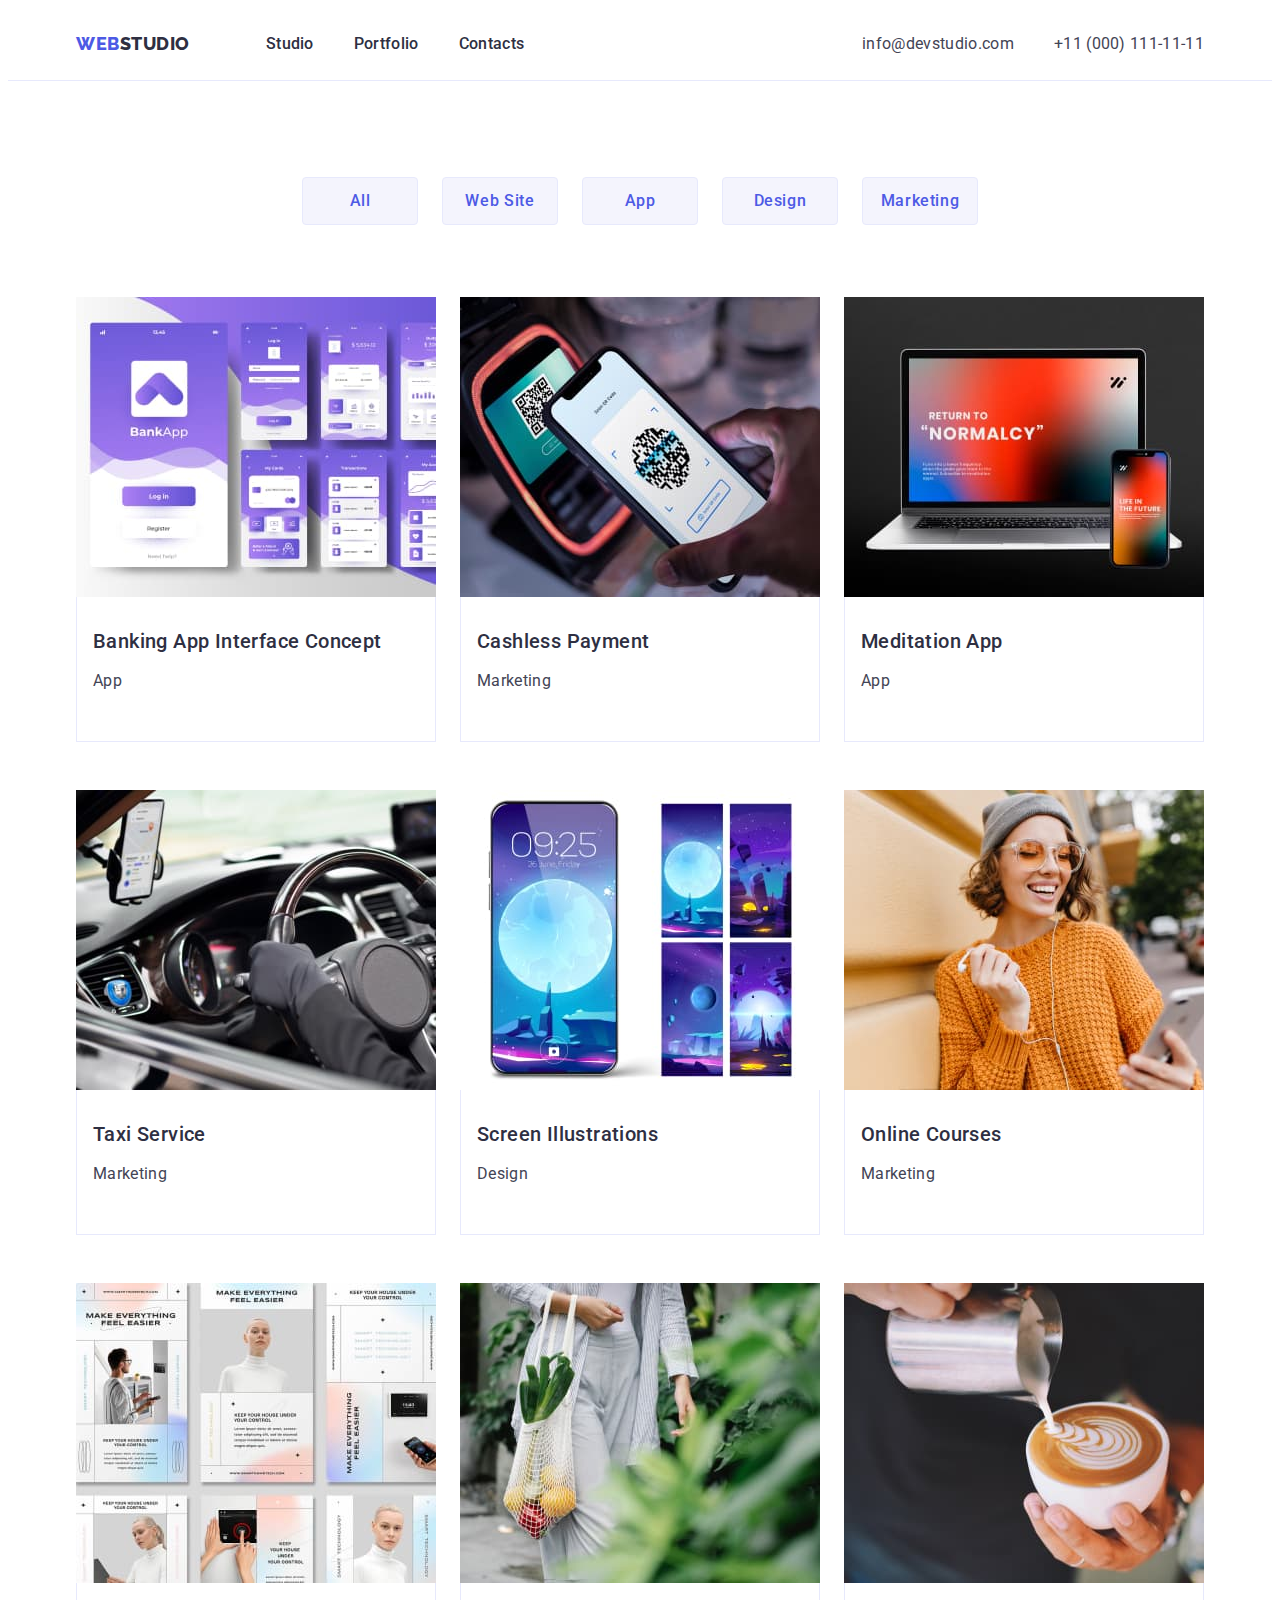
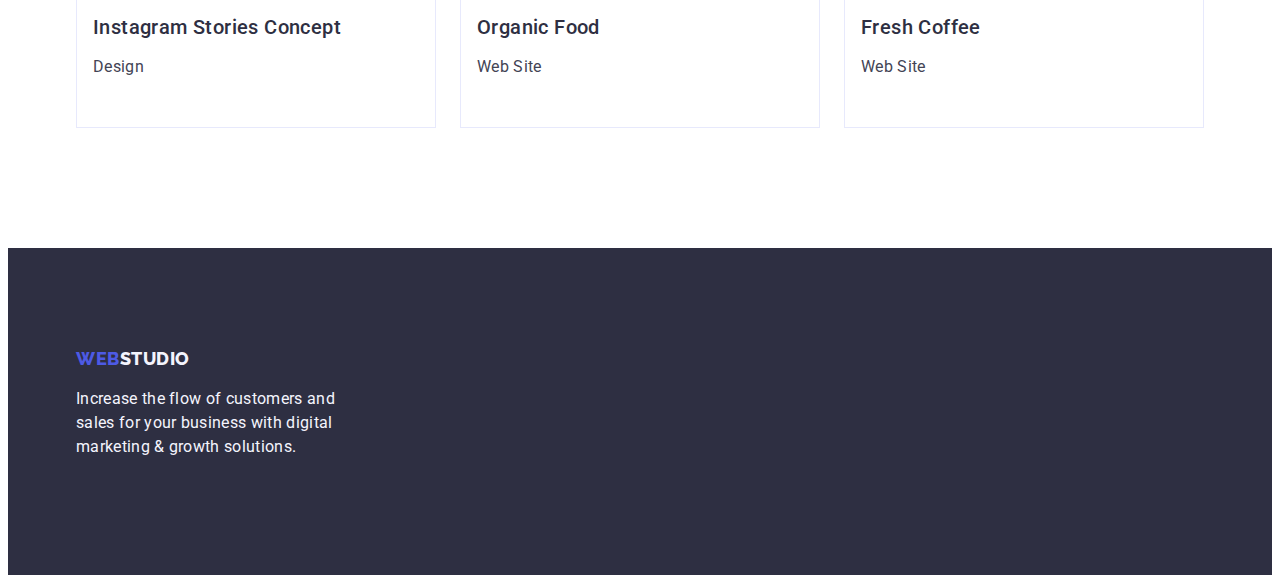
==== commit 14b549ac: "Update portfolio.html" ====
--- a/portfolio.html
+++ b/portfolio.html
@@ -13,10 +13,7 @@
       rel="stylesheet"
     />
     <!--Normalize-->
-    <link
-      rel="stylesheet"
-      href="node_modules/modern-normalize/modern-normalize.css"
-    />
+    <link rel="normalize" href="./css/modern-normalize.css" />
     <!--Custome styles-->
     <link rel="stylesheet" href="./css/styles.css" />
   </head>
--- a/css/styles.css
+++ b/css/styles.css
@@ -60,9 +60,6 @@
 }
 .
 /* Base styles */
-.section {
-
-}
 
 .title {
 }
@@ -112,12 +109,13 @@
 .header {
     letter-spacing: 0.02em;
     color: var(--main-dark-cl);
+    border-bottom: 1px solid var(--border-cl);
 }
 .header-container {
     display: flex;
     align-items: center;
     justify-content: space-between;
-    border-bottom: 1px solid var(--border-cl);
+
 }
 .header-item {
     padding-top: 24px;
@@ -148,6 +146,7 @@
     display: flex;
     align-items: center;
     gap: 40px;
+
 }
       
 .header-link { 
@@ -156,6 +155,8 @@
     line-height: 1.5;
     letter-spacing: 0.02em;
     color: var(--main-dark-cl);
+    padding-top: 24px;
+    padding-bottom: 24px;
 }
 .header-link:hover,
 .header-link:focus {
@@ -203,7 +204,7 @@
     letter-spacing: 0.02em;
     text-align: center;
     color: var(--accent-cl);
-    width: 496px;
+    max-width: 496px;
     padding-bottom: 48px;
     margin: 0 auto;
 }
@@ -216,12 +217,13 @@
     background-color: var(--blue-accent-cl);
     letter-spacing: 0.04em;
     min-width: 169px;
-    min-height: 56px;
-    display: flex;
+    height: 56px;
+    display: block;
     margin: 0 auto;
     box-shadow: 0px 4px 4px rgba(0, 0, 0, 0.15);
     border-radius: 4px;
     padding: 16px 32px;
+    border: none;
 }
 .hero-btn:hover,
 .hero-btn:focus {
@@ -238,21 +240,29 @@
 
 .section-advantages {
     display: flex;
+    padding-top: 120px;
+    padding-bottom: 120px;
 }
 .section-advantages-list {
     display: flex;
     width: 264px;
     justify-content: space-between;
     gap: 24px;
+
 }
 
 .section-advantages-item {
     padding: 8px;
-    
-}
-    
-
-.section-advantages-subtitle {}
+    width calc((100% - 3 * 24px) / 4);
+
+}
+.section-advantages-item:last-child {
+    margin-right: 0;
+}   
+
+.section-advantages-subtitle {
+    margin-bottom: 8px;
+}
 
 .section-advantages-text {
     line-height: 1.5;
@@ -276,7 +286,9 @@
     justify-content: space-between;
 }
 
-.section-doing-img {}
+.section-doing-img:last-child {
+    margin-right: 0;
+}
 
 
 
@@ -318,8 +330,9 @@
 .footer {
     background: var(--main-dark-cl);
     color: var(--main-light-cl);
-    padding-top: 101.5px ;
+    padding-top: 100px ;
     padding-bottom: 100px;
+
 }
 .footer-text {
     line-height: 1.5;
@@ -327,8 +340,15 @@
     width: 264px;
     margin-top: 17.5px;
 }
-
+.footer.link {
+    display: inline-block;
+    margin-bottom: 16px;
+}
 /*Portfolio*/
+.section.portfolio {
+    padding-top: 96px;
+    padding-bottom: 120px;
+}
 .portfolio-btn {
     color: var(--blue-accent-cl);
     background-color: var(--main-light-cl);
@@ -340,13 +360,14 @@
     height: 48px;
     line-height: 1.5;
     letter-spacing: 0.04em;
-    padding: 12px, 24px, 12px, 24px;
+    padding: 12px, 24px;
    
 }
 .portfolio-btn:hover,
 .portfolio-btn:focus {
     color: var(--accent-cl);
     background-color: var(--BLUE-accent-cl);
+    border: 1px solid transparent;
 }
 .portfolio-text {
 color: var(--main-dark-accent);
@@ -367,22 +388,22 @@
     line-height: 1.2;
     letter-spacing: 0.02em;
     color: var(--main-dark-cl);
+    margin-bottom: 8px;
 }
 .portfolio-list {
     display: flex;
     min-width: 586px;
     gap: 24px;
     justify-content: center;
-    padding-top: 96px;
-    padding-bottom: 72px;
+    margin-bottom: 72px;
 }
 
 .portfolio-main.list {
     display: flex;
     flex-wrap: wrap;
     column-gap: 24px;
-    row-gap: 90px;
-    padding-bottom: 120px;
+    row-gap: 48px;
+
 
 }
 .prtfolio-main-item:last-child {
@@ -398,6 +419,6 @@
 .portfolio-container {
     border: 1px solid var(--border-cl);
     border-top: none;
-    padding-top: 32px ;
-    padding-bottom: 32px;
+    padding: 32px 16px;
+
 }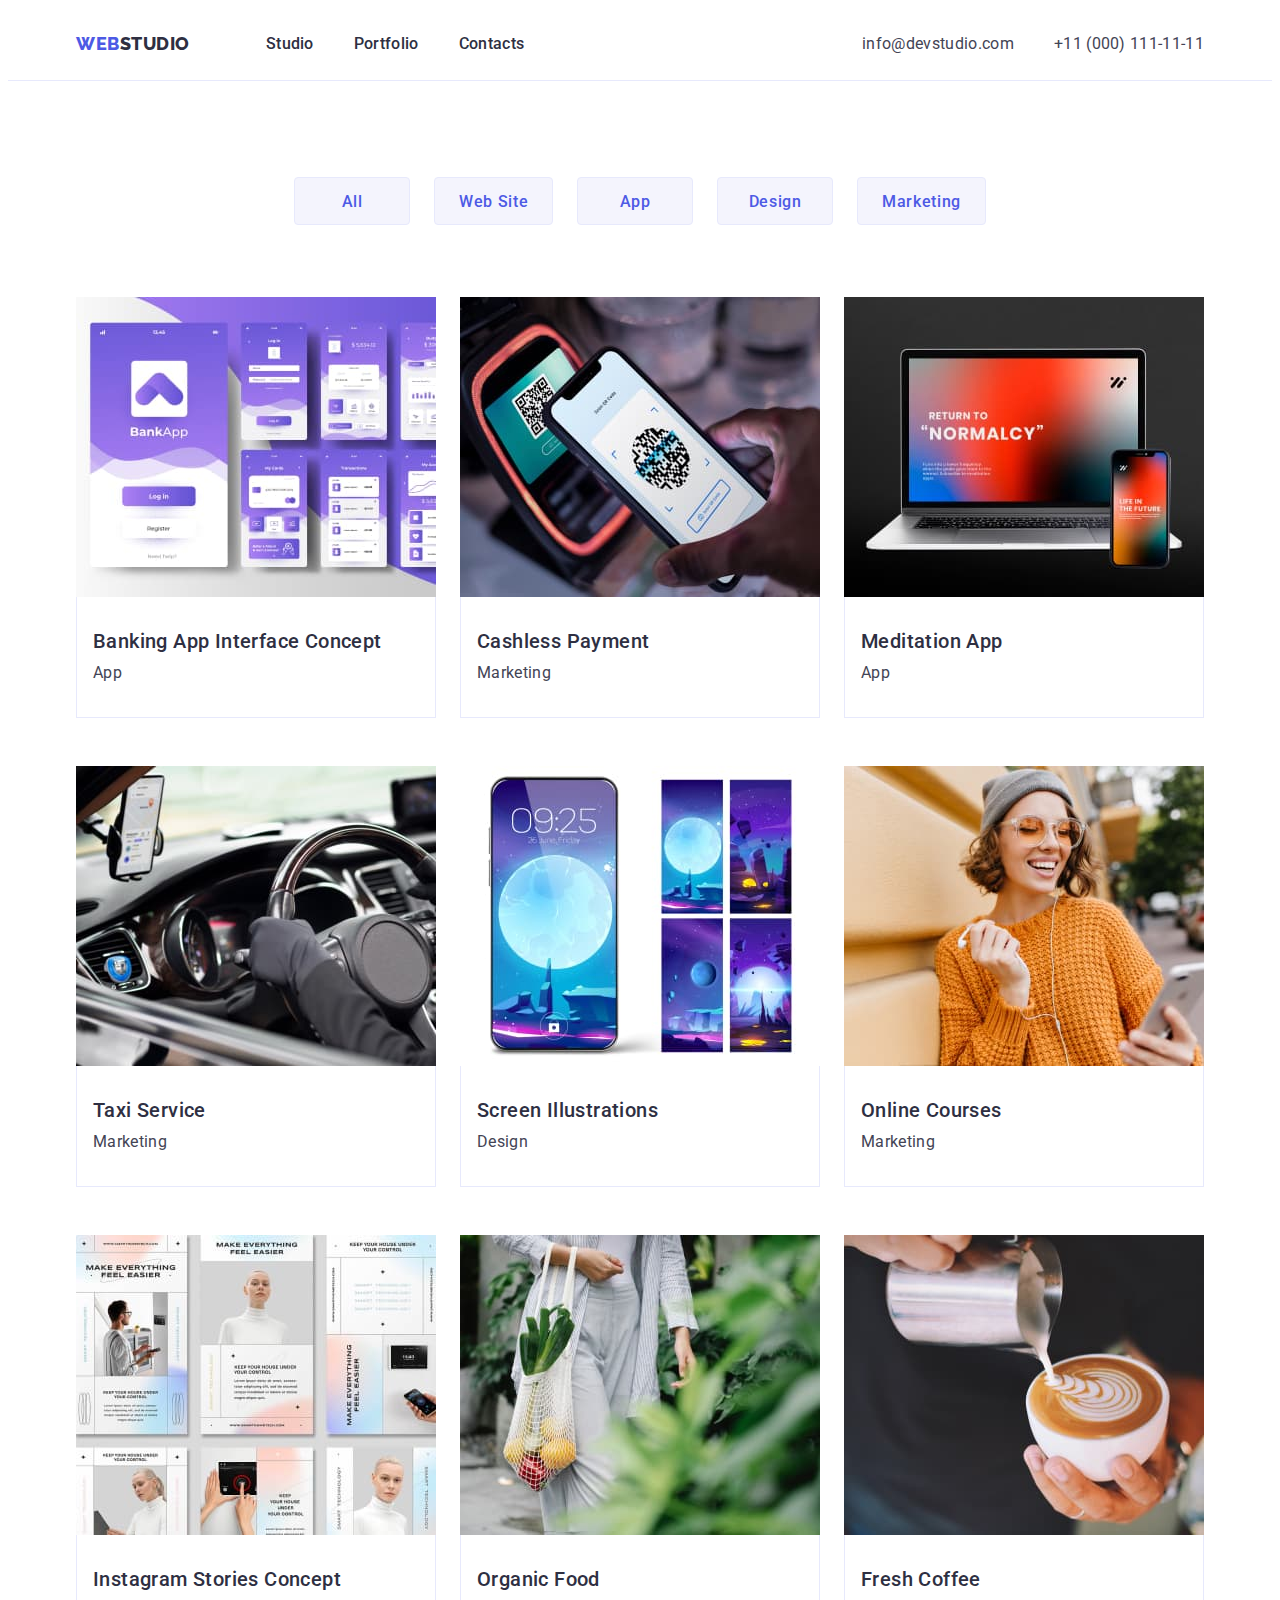
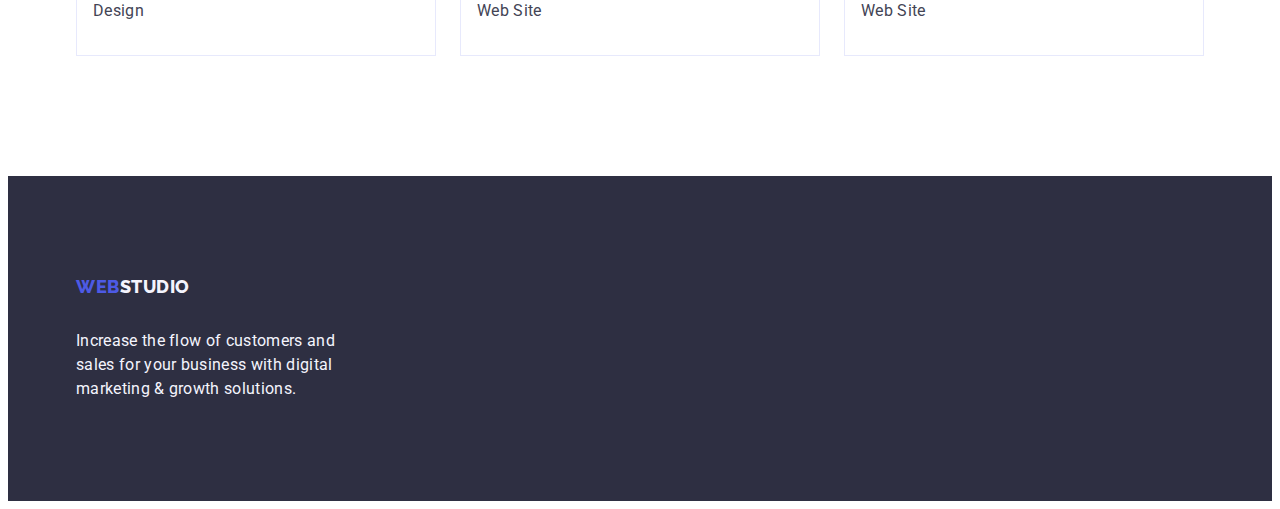
==== commit 54208b5c: "Summary" ====
--- a/portfolio.html
+++ b/portfolio.html
@@ -13,10 +13,17 @@
       rel="stylesheet"
     />
     <!--Normalize-->
-    <link rel="normalize" href="./css/modern-normalize.css" />
+    <link
+      rel="stylesheet"
+      href="https://cdnjs.cloudflare.com/ajax/libs/modern-normalize/2.0.0/modern-normalize.min.css"
+      integrity="sha512-4xo8blKMVCiXpTaLzQSLSw3KFOVPWhm/TRtuPVc4WG6kUgjH6J03IBuG7JZPkcWMxJ5huwaBpOpnwYElP/m6wg=="
+      crossorigin="anonymous"
+      referrerpolicy="no-referrer"
+    />
     <!--Custome styles-->
     <link rel="stylesheet" href="./css/styles.css" />
   </head>
+
   <body>
     <!-- Header section  -->
     <header class="header">
--- a/css/styles.css
+++ b/css/styles.css
@@ -20,12 +20,12 @@
     margin: -1px;
     border: 0;
     padding: 0;
-
     white-space: nowrap;
     clip-path: inset(100%);
     clip: rect(0 0 0 0);
     overflow: hidden;
 }
+
 /* Common styles */
 body {
     font-family: "Roboto", sans-serif;
@@ -45,8 +45,9 @@
     padding: 0;
     margin: 0;
 }
-h1, h2, h3, h4, h5 p {
+h1, h2, h3, h4, h5, p {
 margin: 0;
+padding: 0;
 }
 
 .link, 
@@ -117,12 +118,12 @@
     justify-content: space-between;
 
 }
-.header-item {
+.header-item { 
+}
+.header-link {
+    display: block;
     padding-top: 24px;
     padding-bottom: 24px;
-}
-.header-link {
-    
 }
 .header-nav {
     display: flex;
@@ -134,19 +135,12 @@
 .header-nav .logo {
     margin-right: 76px;
 }
-
-.header-logo {}
-    
-.web {}
-    
-.studio {}
     
 .header-list {
     list-style: none;
     display: flex;
     align-items: center;
     gap: 40px;
-
 }
       
 .header-link { 
@@ -205,7 +199,6 @@
     text-align: center;
     color: var(--accent-cl);
     max-width: 496px;
-    padding-bottom: 48px;
     margin: 0 auto;
 }
 
@@ -224,6 +217,7 @@
     border-radius: 4px;
     padding: 16px 32px;
     border: none;
+    margin-top: 48px;
 }
 .hero-btn:hover,
 .hero-btn:focus {
@@ -231,42 +225,30 @@
 }
 
 /* Advantages section*/
-.section {}
-
-.advantages {
-    padding-top: 120px;
-    padding-top: 60px;
-}
-
-.section-advantages {
-    display: flex;
+.section.advantages {
     padding-top: 120px;
     padding-bottom: 120px;
 }
-.section-advantages-list {
-    display: flex;
-    width: 264px;
+.section-advantages.list {
+    display: flex;
+    width: 1128px;
     justify-content: space-between;
     gap: 24px;
-
-}
-
+}
 .section-advantages-item {
     padding: 8px;
-    width calc((100% - 3 * 24px) / 4);
-
+    width: calc((100% - 3 * 24px) / 4);
 }
 .section-advantages-item:last-child {
     margin-right: 0;
 }   
-
-.section-advantages-subtitle {
-    margin-bottom: 8px;
-}
-
+.advantages-subtitle {
+}
 .section-advantages-text {
     line-height: 1.5;
     letter-spacing: 0.02em;
+    margin: 0;
+    padding-top: 8px;
 }
 
 /*What are we doing section*/
@@ -284,6 +266,7 @@
 .section-doing-list {
     display: flex;
     justify-content: space-between;
+    gap: 24px;
 }
 
 .section-doing-img:last-child {
@@ -299,19 +282,25 @@
     background-color: var(--main-light-cl) ;
     padding-top: 120px;
 }
-
+.section.team {
+    padding: 120px 0;
+}
 .section-team-title {}
 
 .section-team-list {
     display: flex;
     margin-bottom: 120px;
-    justify-content: space-between;
-}
-.section-team-list .subtitle {
-
-}
+    gap: 24px;
+}
+
+.section-team-list:last-child {
+    margin-right: 0;
+}
+
 .section-team-item {
     background: var(--accent-cl);
+    border-radius: 0px 0px 4px 4px;
+    width: calc((100% - 3 * 24px) / 4);
 }
 
 .section-team-img {}
@@ -325,7 +314,12 @@
 }
 .section-team-item .subtitle {
     text-align: center;
-}
+    margin-bottom: 8px;
+}
+.expert {
+    padding: 32px 16px;
+}
+
 /*Footer section*/
 .footer {
     background: var(--main-dark-cl);
@@ -338,9 +332,9 @@
     line-height: 1.5;
     letter-spacing: 0.02em;
     width: 264px;
-    margin-top: 17.5px;
-}
-.footer.link {
+    margin-top: 16px;
+}
+.footer .logo {
     display: inline-block;
     margin-bottom: 16px;
 }
@@ -356,11 +350,14 @@
     border-radius: 4px;
     font-weight: 500;
     font-size: 16px;
-    width: 116px;
+    min-width: 116px;
     height: 48px;
     line-height: 1.5;
     letter-spacing: 0.04em;
-    padding: 12px, 24px;
+    padding-top: 12px;
+    padding-right: 24px;
+    padding-bottom: 12px;
+    padding-left: 24px;
    
 }
 .portfolio-btn:hover,
@@ -403,8 +400,9 @@
     flex-wrap: wrap;
     column-gap: 24px;
     row-gap: 48px;
-
-
+}
+.portfolio-main-item {
+    width: calc((100% - 2 * 24) / 3);
 }
 .prtfolio-main-item:last-child {
     margin-right: 0;
@@ -415,10 +413,12 @@
 }
 
 .portfolio-main.link {
+    display: flex;
+    flex-direction: column;
 }
 .portfolio-container {
     border: 1px solid var(--border-cl);
     border-top: none;
     padding: 32px 16px;
-
+    flex-grow: 1;
 }